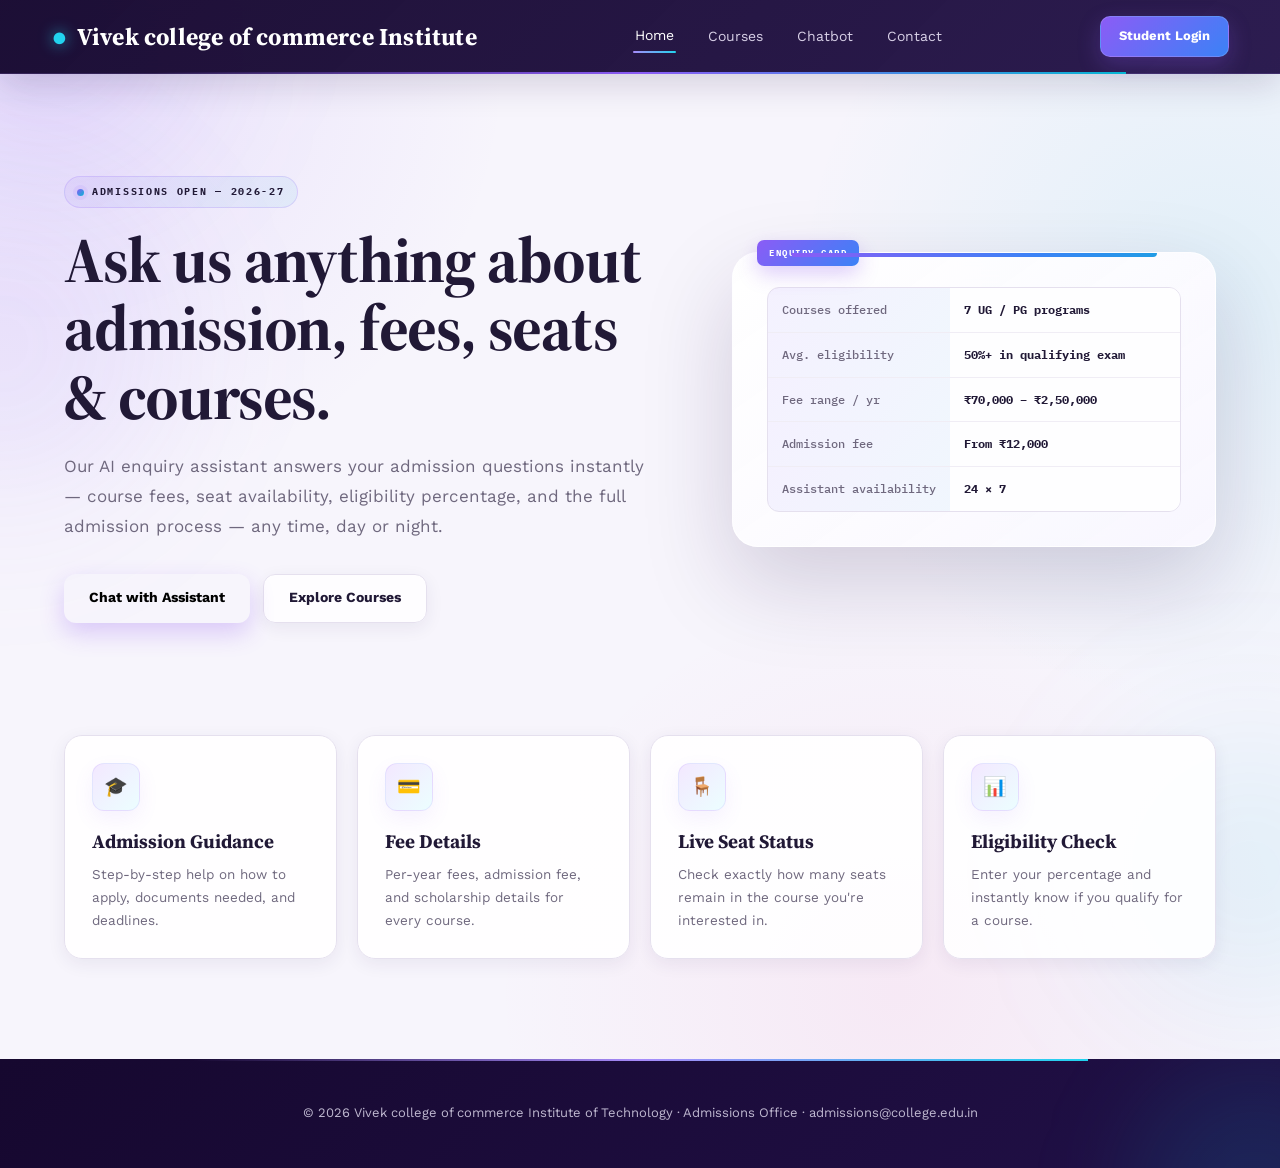
==== frontend/index.html @ cffa0439 "Add user panel project" ====
<!DOCTYPE html>
<html lang="en">
<head>
<meta charset="UTF-8" />
<meta name="viewport" content="width=device-width, initial-scale=1.0" />
<title>Greenfield Institute of Technology — Admissions</title>
<link rel="preconnect" href="https://fonts.googleapis.com">
<link href="https://fonts.googleapis.com/css2?family=Source+Serif+4:wght@500;600;700&family=Work+Sans:wght@400;500;600;700&family=IBM+Plex+Mono:wght@500;600&display=swap" rel="stylesheet">
<link rel="stylesheet" href="assets/css/home.css">
</head>
<body>

<div class="navbar">
  <div class="brand"><span class="dot">● </span> Vivek college of commerce Institute</div>
  <nav>
    <a href="index.html" class="active">Home</a>
    <a href="about.html">Courses</a>
    <a href="chatbot.html">Chatbot</a>
    <a href="contact.html">Contact</a>
  </nav>
  <a class="cta-btn" href="login.html">Student Login</a>
</div>

<section class="hero">
  <div>
    <div class="eyebrow">Admissions Open — 2026-27</div>
    <h1>Ask us anything about admission, fees, seats &amp; courses.</h1>
    <p class="lead">
      Our AI enquiry assistant answers your admission questions instantly —
      course fees, seat availability, eligibility percentage, and the full
      admission process — any time, day or night.
    </p>
    <div class="actions">
      <a class="btn-primary" href="chatbot.html">Chat with Assistant</a>
      <a class="btn-secondary" href="about.html">Explore Courses</a>
    </div>
  </div>

  <div class="catalog-card">
    <dl>
      <dt>Courses offered</dt><dd>7 UG / PG programs</dd>
      <dt>Avg. eligibility</dt><dd>50%+ in qualifying exam</dd>
      <dt>Fee range / yr</dt><dd>₹70,000 – ₹2,50,000</dd>
      <dt>Admission fee</dt><dd>From ₹12,000</dd>
      <dt>Assistant availability</dt><dd>24 × 7</dd>
    </dl>
  </div>
</section>

<section class="features">
  <div class="feature-card">
    <div class="icon">🎓</div>
    <h3>Admission Guidance</h3>
    <p>Step-by-step help on how to apply, documents needed, and deadlines.</p>
  </div>
  <div class="feature-card">
    <div class="icon">💳</div>
    <h3>Fee Details</h3>
    <p>Per-year fees, admission fee, and scholarship details for every course.</p>
  </div>
  <div class="feature-card">
    <div class="icon">🪑</div>
    <h3>Live Seat Status</h3>
    <p>Check exactly how many seats remain in the course you're interested in.</p>
  </div>
  <div class="feature-card">
    <div class="icon">📊</div>
    <h3>Eligibility Check</h3>
    <p>Enter your percentage and instantly know if you qualify for a course.</p>
  </div>
</section>

<footer>
  © 2026 Vivek college of commerce Institute of Technology · Admissions Office · admissions@college.edu.in
</footer>

<script src="assets/js/home.js"></script>
</body>
</html>
---- frontend/assets/css/home.css ----
/* ==========================================================
   home.css
   Greenfield Institute — Modern Admission / Enquiry Landing Page

   Theme:
   Aurora Purple • Electric Blue • Cyan • Pink

   Responsive:
   Mobile • Tablet • Laptop • Desktop • Large Screens
   ========================================================== */


/* ==========================================================
   ROOT VARIABLES
   ========================================================== */

:root {

  --purple-950: #16082f;
  --purple-900: #211047;
  --purple-800: #35146b;
  --purple-700: #5b21b6;

  --purple: #8b5cf6;
  --purple-light: #a78bfa;
  --purple-soft: #f3e8ff;

  --blue: #3b82f6;
  --blue-light: #60a5fa;
  --blue-soft: #eff6ff;

  --cyan: #06b6d4;
  --cyan-light: #22d3ee;
  --cyan-soft: #ecfeff;

  --pink: #ec4899;
  --pink-soft: #fdf2f8;

  --background: #f7f5fc;
  --surface: #ffffff;
  --surface-soft: #faf9ff;

  --text-primary: #211936;
  --text-secondary: #6f687e;
  --text-light: #9b95aa;

  --border: #e5e0ee;
  --border-light: #f0edf5;

  --success: #059669;

  --radius-sm: 8px;
  --radius-md: 12px;
  --radius-lg: 18px;
  --radius-xl: 26px;

  --serif:
    "Source Serif 4",
    Georgia,
    serif;

  --sans:
    "Work Sans",
    -apple-system,
    BlinkMacSystemFont,
    "Segoe UI",
    sans-serif;

  --mono:
    "IBM Plex Mono",
    "Courier New",
    monospace;

  --shadow-sm:
    0 5px 18px rgba(49, 30, 85, 0.07);

  --shadow-md:
    0 15px 35px rgba(49, 30, 85, 0.11);

  --shadow-lg:
    0 25px 60px rgba(49, 30, 85, 0.14);

  --shadow-xl:
    0 35px 90px rgba(37, 19, 73, 0.18);
}


/* ==========================================================
   RESET
   ========================================================== */

*,
*::before,
*::after {
  box-sizing: border-box;
}


html {
  scroll-behavior: smooth;
}


body {
  margin: 0;

  min-height: 100vh;

  overflow-x: hidden;

  background:
    radial-gradient(
      circle at 5% 5%,
      rgba(139, 92, 246, 0.12),
      transparent 27%
    ),

    radial-gradient(
      circle at 95% 25%,
      rgba(6, 182, 212, 0.09),
      transparent 28%
    ),

    radial-gradient(
      circle at 70% 85%,
      rgba(236, 72, 153, 0.07),
      transparent 30%
    ),

    var(--background);

  color:
    var(--text-primary);

  font-family:
    var(--sans);

  line-height:
    1.55;
}


a {
  color: inherit;
}


button,
a {
  -webkit-tap-highlight-color: transparent;
}


/* ==========================================================
   PAGE AURORA EFFECT
   ========================================================== */

body::before {
  content: "";

  position: fixed;

  width: 420px;
  height: 420px;

  top: -180px;
  left: -160px;

  border-radius: 50%;

  background:
    radial-gradient(
      circle,
      rgba(139, 92, 246, 0.16),
      transparent 70%
    );

  filter:
    blur(70px);

  pointer-events:
    none;

  z-index:
    -1;

  animation:
    auroraLeft 12s ease-in-out infinite alternate;
}


body::after {
  content: "";

  position: fixed;

  width: 400px;
  height: 400px;

  right: -170px;
  bottom: -170px;

  border-radius: 50%;

  background:
    radial-gradient(
      circle,
      rgba(6, 182, 212, 0.13),
      transparent 70%
    );

  filter:
    blur(75px);

  pointer-events:
    none;

  z-index:
    -1;

  animation:
    auroraRight 14s ease-in-out infinite alternate;
}


/* ==========================================================
   NAVBAR
   ========================================================== */

.navbar {
  position: sticky;

  top: 0;

  z-index: 100;

  display: flex;

  align-items: center;

  justify-content: space-between;

  gap: 30px;

  min-height: 74px;

  padding:
    14px
    clamp(20px, 5vw, 70px);

  color: #ffffff;

  background:
    linear-gradient(
      135deg,
      rgba(22, 8, 47, 0.97),
      rgba(33, 16, 71, 0.95)
    );

  border-bottom:
    1px solid
    rgba(167, 139, 250, 0.16);

  box-shadow:
    0 10px 35px
    rgba(31, 12, 62, 0.16);

  backdrop-filter:
    blur(18px);

  -webkit-backdrop-filter:
    blur(18px);

  animation:
    navEnter 0.7s ease both;
}


/* ---------- Animated Navbar Glow ---------- */

.navbar::after {
  content: "";

  position: absolute;

  left: 12%;
  right: 12%;

  bottom: -1px;

  height: 2px;

  background:
    linear-gradient(
      90deg,
      transparent,
      var(--purple),
      var(--cyan),
      var(--pink),
      transparent
    );

  background-size:
    200% 100%;

  animation:
    gradientFlow 5s linear infinite;
}


/* ==========================================================
   BRAND
   ========================================================== */

.navbar .brand {
  display: flex;

  align-items: center;

  gap: 9px;

  color: #ffffff;

  font-family:
    var(--serif);

  font-size:
    clamp(19px, 2vw, 24px);

  font-weight:
    700;

  letter-spacing:
    0.2px;

  text-decoration:
    none;

  white-space:
    nowrap;
}


.navbar .brand .dot {
  color:
    var(--cyan-light);

  font-size:
    27px;

  text-shadow:
    0 0 15px
    rgba(34, 211, 238, 0.7);

  animation:
    dotPulse 2.2s ease-in-out infinite;
}


/* ==========================================================
   NAVIGATION
   ========================================================== */

.navbar nav {
  display:
    flex;

  align-items:
    center;

  gap:
    clamp(15px, 2.5vw, 30px);

  font-size:
    14px;
}


.navbar nav a {
  position:
    relative;

  padding:
    8px
    2px;

  color:
    #d8d0e7;

  text-decoration:
    none;

  transition:
    color 0.25s ease,
    transform 0.25s ease;
}


.navbar nav a::after {
  content:
    "";

  position:
    absolute;

  left:
    0;

  right:
    0;

  bottom:
    1px;

  height:
    2px;

  border-radius:
    20px;

  background:
    linear-gradient(
      90deg,
      var(--purple-light),
      var(--cyan-light)
    );

  transform:
    scaleX(0);

  transform-origin:
    right;

  transition:
    transform 0.3s ease;
}


.navbar nav a:hover,
.navbar nav a.active {
  color:
    #ffffff;

  transform:
    translateY(-1px);
}


.navbar nav a:hover::after,
.navbar nav a.active::after {
  transform:
    scaleX(1);

  transform-origin:
    left;
}


/* ==========================================================
   NAVBAR CTA
   ========================================================== */

.navbar .cta-btn {
  position:
    relative;

  display:
    inline-flex;

  align-items:
    center;

  justify-content:
    center;

  min-height:
    41px;

  padding:
    9px
    18px;

  overflow:
    hidden;

  border:
    1px solid
    rgba(255,255,255,0.15);

  border-radius:
    10px;

  background:
    linear-gradient(
      135deg,
      var(--purple),
      var(--blue)
    );

  color:
    #ffffff;

  font-size:
    13px;

  font-weight:
    700;

  text-decoration:
    none;

  box-shadow:
    0 8px 22px
    rgba(139, 92, 246, 0.25);

  transition:
    transform 0.25s ease,
    box-shadow 0.25s ease;
}


.navbar .cta-btn::before {
  content:
    "";

  position:
    absolute;

  top:
    0;

  left:
    -100%;

  width:
    60%;

  height:
    100%;

  background:
    linear-gradient(
      90deg,
      transparent,
      rgba(255,255,255,0.35),
      transparent
    );

  transform:
    skewX(-20deg);

  transition:
    left 0.6s ease;
}


.navbar .cta-btn:hover {
  transform:
    translateY(-3px);

  box-shadow:
    0 14px 30px
    rgba(139, 92, 246, 0.38);
}


.navbar .cta-btn:hover::before {
  left:
    140%;
}


.navbar .cta-btn:active {
  transform:
    translateY(0);
}


/* ==========================================================
   HERO
   ========================================================== */

.hero {
  position:
    relative;

  display:
    grid;

  grid-template-columns:
    minmax(0, 1.1fr)
    minmax(320px, 0.9fr);

  gap:
    clamp(40px, 6vw, 85px);

  align-items:
    center;

  max-width:
    1320px;

  min-height:
    620px;

  margin:
    0 auto;

  padding:
    clamp(65px, 8vw, 110px)
    clamp(20px, 5vw, 70px);
}


/* ---------- Hero Decorative Glow ---------- */

.hero::before {
  content:
    "";

  position:
    absolute;

  width:
    500px;

  height:
    500px;

  left:
    -250px;

  top:
    20px;

  border-radius:
    50%;

  background:
    radial-gradient(
      circle,
      rgba(139,92,246,0.12),
      transparent 70%
    );

  filter:
    blur(60px);

  pointer-events:
    none;

  animation:
    heroGlow 10s ease-in-out infinite alternate;
}


/* ==========================================================
   HERO CONTENT
   ========================================================== */

.hero > div:first-child {
  position:
    relative;

  z-index:
    2;

  animation:
    heroContent 0.85s 0.1s ease both;
}


/* ==========================================================
   HERO EYEBROW
   ========================================================== */

.hero .eyebrow {
  display:
    inline-flex;

  align-items:
    center;

  gap:
    8px;

  margin-bottom:
    18px;

  padding:
    7px
    12px;

  border:
    1px solid
    rgba(139,92,246,0.18);

  border-radius:
    50px;

  background:
    linear-gradient(
      135deg,
      rgba(139,92,246,0.08),
      rgba(6,182,212,0.07)
    );

  color:
    var(--purple-dark);

  font-family:
    var(--mono);

  font-size:
    10px;

  font-weight:
    700;

  letter-spacing:
    1.7px;

  text-transform:
    uppercase;
}


.hero .eyebrow::before {
  content:
    "";

  width:
    7px;

  height:
    7px;

  flex-shrink:
    0;

  border-radius:
    50%;

  background:
    linear-gradient(
      135deg,
      var(--purple),
      var(--cyan)
    );

  box-shadow:
    0 0 0 4px
    rgba(139,92,246,0.09);

  animation:
    statusPulse 2s ease-in-out infinite;
}


/* ==========================================================
   HERO HEADING
   ========================================================== */

.hero h1 {
  max-width:
    760px;

  margin:
    0
    0
    21px;

  color:
    var(--text-primary);

  font-family:
    var(--serif);

  font-size:
    clamp(40px, 5vw, 64px);

  font-weight:
    700;

  line-height:
    1.07;

  letter-spacing:
    -1.2px;
}


.hero h1 span {
  color:
    var(--purple);

  background:
    linear-gradient(
      90deg,
      var(--purple),
      var(--blue),
      var(--cyan)
    );

  -webkit-background-clip:
    text;

  background-clip:
    text;

  -webkit-text-fill-color:
    transparent;

  background-size:
    200% auto;

  animation:
    textGradient 5s linear infinite;
}


/* ==========================================================
   HERO LEAD
   ========================================================== */

.hero p.lead {
  max-width:
    580px;

  margin:
    0
    0
    32px;

  color:
    var(--text-secondary);

  font-size:
    clamp(15px, 1.5vw, 17px);

  line-height:
    1.75;
}


/* ==========================================================
   HERO ACTIONS
   ========================================================== */

.hero .actions {
  display:
    flex;

  align-items:
    center;

  flex-wrap:
    wrap;

  gap:
    13px;
}


/* ==========================================================
   PRIMARY BUTTON
   ========================================================== */

.btn-primary {
  position:
    relative;

  display:
    inline-flex;

  align-items:
    center;

  justify-content:
    center;

  min-height:
    49px;

  padding:
    12px
    25px;

  overflow:
    hidden;

  border:
    none;

  border-radius:
    var(--radius-md);

  background:
    linear-gradient(
      135deg,
      var(--purple-dark),
      var(--purple),
      var(--blue)
    );

  background-size:
    200% 200%;

  color:
    #000000;

  font-size:
    14px;

  font-weight:
    700;

  text-decoration:
    none;

  box-shadow:
    0 10px 25px
    rgba(124,58,237,0.24);

  transition:
    transform 0.25s ease,
    box-shadow 0.25s ease,
    background-position 0.5s ease;
}


.btn-primary::before {
  content:
    "";

  position:
    absolute;

  top:
    0;

  left:
    -100%;

  width:
    60%;

  height:
    100%;

  background:
    linear-gradient(
      90deg,
      transparent,
      rgba(255,255,255,0.35),
      transparent
    );

  transform:
    skewX(-20deg);

  transition:
    left 0.6s ease;
}


.btn-primary:hover {
  transform:
    translateY(-5px);

  background-position:
    100% 50%;

  box-shadow:
    0 16px 35px
    rgba(124,58,237,0.34);
}


.btn-primary:hover::before {
  left:
    140%;
}


.btn-primary:active {
  transform:
    translateY(0);
}


/* ==========================================================
   SECONDARY BUTTON
   ========================================================== */

.btn-secondary {
  display:
    inline-flex;

  align-items:
    center;

  justify-content:
    center;

  min-height:
    49px;

  padding:
    12px
    25px;

  border:
    1px solid
    var(--border);

  border-radius:
    var(--radius-md);

  background:
    rgba(255,255,255,0.8);

  color:
    var(--purple-dark);

  font-size:
    14px;

  font-weight:
    700;

  text-decoration:
    none;

  box-shadow:
    var(--shadow-sm);

  transition:
    border-color 0.25s ease,
    background 0.25s ease,
    transform 0.25s ease,
    box-shadow 0.25s ease;
}


.btn-secondary:hover {
  border-color:
    rgba(139,92,246,0.35);

  background:
    linear-gradient(
      135deg,
      #ffffff,
      var(--purple-soft)
    );

  transform:
    translateY(-5px);

  box-shadow:
    var(--shadow-md);
}


/* ==========================================================
   CATALOG / ENQUIRY CARD
   ========================================================== */

.catalog-card {
  position:
    relative;

  overflow:
    visible;

  padding:
    clamp(25px, 4vw, 34px);

  border:
    1px solid
    rgba(255,255,255,0.75);

  border-radius:
    var(--radius-xl);

  background:
    linear-gradient(
      145deg,
      rgba(255,255,255,0.96),
      rgba(249,247,255,0.92)
    );

  box-shadow:
    var(--shadow-xl);

  backdrop-filter:
    blur(18px);

  -webkit-backdrop-filter:
    blur(18px);

  animation:
    cardFloat 0.9s 0.2s ease both;

  transition:
    transform 0.35s ease,
    box-shadow 0.35s ease;
}


.catalog-card:hover {
  transform:
    translateY(-7px);

  box-shadow:
    0 40px 100px
    rgba(71,38,125,0.22);
}


/* ---------- Card Gradient Top ---------- */

.catalog-card::after {
  content:
    "";

  position:
    absolute;

  top:
    0;

  left:
    12%;

  right:
    12%;

  height:
    4px;

  border-radius:
    0
    0
    20px
    20px;

  background:
    linear-gradient(
      90deg,
      var(--purple),
      var(--blue),
      var(--cyan),
      var(--pink)
    );

  background-size:
    200% 100%;

  animation:
    gradientFlow 5s linear infinite;
}


/* ---------- Card Label ---------- */

.catalog-card::before {
  content:
    "ENQUIRY CARD";

  position:
    absolute;

  top:
    -13px;

  left:
    24px;

  padding:
    6px
    12px;

  border-radius:
    7px;

  background:
    linear-gradient(
      135deg,
      var(--purple),
      var(--blue)
    );

  color:
    #ffffff;

  font-family:
    var(--mono);

  font-size:
    9px;

  font-weight:
    700;

  letter-spacing:
    1.5px;

  box-shadow:
    0 8px 20px
    rgba(124,58,237,0.25);

  animation:
    badgeFloat 3s ease-in-out infinite;
}


/* ==========================================================
   CATALOG CARD HEADER
   ========================================================== */

.catalog-card h2 {
  margin:
    5px
    0
    8px;

  color:
    var(--text-primary);

  font-family:
    var(--serif);

  font-size:
    26px;

  line-height:
    1.2;
}


.catalog-card > p {
  margin:
    0
    0
    22px;

  color:
    var(--text-secondary);

  font-size:
    13px;

  line-height:
    1.7;
}


/* ==========================================================
   CATALOG DATA
   ========================================================== */

.catalog-card dl {
  display:
    grid;

  grid-template-columns:
    minmax(95px, auto)
    1fr;

  gap:
    0;

  margin:
    0;

  overflow:
    hidden;

  border:
    1px solid
    var(--border);

  border-radius:
    var(--radius-md);

  background:
    var(--surface-soft);
}


.catalog-card dt,
.catalog-card dd {
  margin:
    0;

  padding:
    13px
    14px;

  border-bottom:
    1px solid
    var(--border-light);

  font-family:
    var(--mono);

  font-size:
    11.5px;
}


.catalog-card dt {
  color:
    var(--text-secondary);

  font-weight:
    500;

  background:
    linear-gradient(
      135deg,
      rgba(139,92,246,0.05),
      rgba(6,182,212,0.04)
    );
}


.catalog-card dd {
  color:
    var(--purple-dark);

  font-weight:
    700;

  background:
    rgba(255,255,255,0.9);

  transition:
    color 0.2s ease,
    background 0.2s ease;
}


.catalog-card dd:hover {
  color:
    var(--blue);

  background:
    var(--blue-soft);
}


.catalog-card dt:last-of-type,
.catalog-card dd:last-of-type {
  border-bottom:
    none;
}


/* ==========================================================
   CARD STATUS
   ========================================================== */

.catalog-status {
  display:
    flex;

  align-items:
    center;

  gap:
    9px;

  margin-top:
    20px;

  padding:
    11px
    13px;

  border:
    1px solid
    rgba(5,150,105,0.12);

  border-radius:
    var(--radius-md);

  background:
    linear-gradient(
      135deg,
      #ecfdf5,
      #f0fdf4
    );

  color:
    var(--success);

  font-size:
    12px;

  font-weight:
    700;
}


.catalog-status::before {
  content:
    "";

  width:
    8px;

  height:
    8px;

  flex-shrink:
    0;

  border-radius:
    50%;

  background:
    #10b981;

  box-shadow:
    0 0 0 4px
    rgba(16,185,129,0.12);

  animation:
    statusPulse 2s ease-in-out infinite;
}


/* ==========================================================
   FEATURES SECTION
   ========================================================== */

.features {
  position:
    relative;

  display:
    grid;

  grid-template-columns:
    repeat(4, minmax(0, 1fr));

  gap:
    20px;

  max-width:
    1320px;

  margin:
    10px
    auto
    100px;

  padding:
    0
    clamp(20px, 5vw, 70px);
}


/* ==========================================================
   FEATURE CARD
   ========================================================== */

.feature-card {
  position:
    relative;

  overflow:
    hidden;

  padding:
    27px;

  border:
    1px solid
    var(--border);

  border-radius:
    var(--radius-lg);

  background:
    rgba(255,255,255,0.9);

  box-shadow:
    var(--shadow-sm);

  transition:
    transform 0.3s ease,
    box-shadow 0.3s ease,
    border-color 0.3s ease;
}


.feature-card::before {
  content:
    "";

  position:
    absolute;

  top:
    0;

  left:
    0;

  width:
    100%;

  height:
    3px;

  background:
    linear-gradient(
      90deg,
      var(--purple),
      var(--cyan)
    );

  transform:
    scaleX(0);

  transform-origin:
    left;

  transition:
    transform 0.35s ease;
}


.feature-card:hover {
  transform:
    translateY(-8px);

  border-color:
    rgba(139,92,246,0.22);

  box-shadow:
    var(--shadow-md);
}


.feature-card:hover::before {
  transform:
    scaleX(1);
}


/* ==========================================================
   FEATURE ICON
   ========================================================== */

.feature-card .icon {
  display:
    flex;

  align-items:
    center;

  justify-content:
    center;

  width:
    48px;

  height:
    48px;

  margin-bottom:
    18px;

  border:
    1px solid
    rgba(139,92,246,0.12);

  border-radius:
    var(--radius-md);

  background:
    linear-gradient(
      135deg,
      var(--purple-soft),
      var(--cyan-soft)
    );

  color:
    var(--purple);

  font-size:
    19px;

  box-shadow:
    0 8px 20px
    rgba(139,92,246,0.08);

  transition:
    transform 0.3s ease,
    box-shadow 0.3s ease;
}


.feature-card:hover .icon {
  transform:
    scale(1.1)
    rotate(-4deg);

  box-shadow:
    0 12px 25px
    rgba(139,92,246,0.15);
}


/* ==========================================================
   FEATURE TITLE
   ========================================================== */

.feature-card h3 {
  margin:
    0
    0
    9px;

  color:
    var(--text-primary);

  font-family:
    var(--serif);

  font-size:
    19px;

  line-height:
    1.3;
}


/* ==========================================================
   FEATURE DESCRIPTION
   ========================================================== */

.feature-card p {
  margin:
    0;

  color:
    var(--text-secondary);

  font-size:
    13.5px;

  line-height:
    1.7;
}


/* ==========================================================
   SECTION HEADING
   ========================================================== */

.section-heading {
  max-width:
    1280px;

  margin:
    0
    auto
    32px;

  padding:
    0
    clamp(20px, 5vw, 70px);

  text-align:
    center;
}


.section-heading .eyebrow {
  color:
    var(--purple);

  font-family:
    var(--mono);

  font-size:
    10px;

  font-weight:
    700;

  letter-spacing:
    2px;

  text-transform:
    uppercase;
}


.section-heading h2 {
  margin:
    8px
    0;

  color:
    var(--text-primary);

  font-family:
    var(--serif);

  font-size:
    clamp(27px, 4vw, 38px);

  line-height:
    1.2;
}


.section-heading p {
  max-width:
    620px;

  margin:
    0
    auto;

  color:
    var(--text-secondary);

  font-size:
    14px;

  line-height:
    1.7;
}


/* ==========================================================
   FOOTER
   ========================================================== */

footer {
  position:
    relative;

  overflow:
    hidden;

  padding:
    44px
    clamp(20px, 5vw, 70px);

  background:
    linear-gradient(
      135deg,
      var(--purple-950),
      var(--purple-900)
    );

  color:
    #bfb8d0;

  font-size:
    13px;

  text-align:
    center;
}


/* ---------- Footer Glow ---------- */

footer::before {
  content:
    "";

  position:
    absolute;

  top:
    0;

  left:
    15%;

  right:
    15%;

  height:
    2px;

  background:
    linear-gradient(
      90deg,
      transparent,
      var(--purple-light),
      var(--cyan-light),
      var(--pink),
      transparent
    );

  background-size:
    200% 100%;

  animation:
    gradientFlow 5s linear infinite;
}


footer::after {
  content:
    "";

  position:
    absolute;

  width:
    250px;

  height:
    250px;

  right:
    -100px;

  bottom:
    -150px;

  border-radius:
    50%;

  background:
    rgba(6,182,212,0.12);

  filter:
    blur(50px);
}


footer p {
  margin:
    0;
}


footer a {
  color:
    var(--cyan-light);

  text-decoration:
    none;

  transition:
    color 0.2s ease;
}


footer a:hover {
  color:
    #ffffff;
}


/* ==========================================================
   LAPTOP / DESKTOP
   ========================================================== */

@media (min-width: 1024px) {

  .navbar {
    padding-left:
      clamp(30px, 4vw, 70px);

    padding-right:
      clamp(30px, 4vw, 70px);
  }

}


/* ==========================================================
   TABLET
   768px — 1023px
   ========================================================== */

@media (min-width: 768px) and (max-width: 1023px) {

  .navbar {
    min-height:
      68px;

    padding:
      13px
      24px;

    gap:
      18px;
  }


  .navbar nav {
    gap:
      17px;
  }


  .navbar .cta-btn {
    padding:
      8px
      14px;
  }


  .hero {
    grid-template-columns:
      1fr;

    min-height:
      auto;

    gap:
      50px;

    padding:
      70px
      24px
      80px;
  }


  .hero > div:first-child {
    max-width:
      760px;
  }


  .catalog-card {
    width:
      100%;

    max-width:
      610px;

    margin:
      0
      auto;
  }


  .features {
    grid-template-columns:
      repeat(2, minmax(0, 1fr));

    margin-bottom:
      80px;

    padding:
      0
      24px;
  }

}


/* ==========================================================
   MOBILE
   ========================================================== */

@media (max-width: 767px) {

  .navbar {
    position:
      relative;

    display:
      grid;

    grid-template-columns:
      1fr
      auto;

    padding:
      14px
      18px;

    gap:
      12px;
  }


  .navbar .brand {
    font-size:
      20px;
  }


  .navbar nav {
    grid-column:
      1 / -1;

    display:
      flex;

    justify-content:
      center;

    flex-wrap:
      wrap;

    gap:
      5px
      15px;

    width:
      100%;

    padding-top:
      5px;
  }


  .navbar nav a {
    font-size:
      12.5px;

    padding:
      6px
      1px;
  }


  .navbar .cta-btn {
    min-height:
      37px;

    padding:
      7px
      12px;

    font-size:
      11.5px;
  }


  /* ---------- Hero ---------- */

  .hero {
    grid-template-columns:
      1fr;

    gap:
      43px;

    min-height:
      auto;

    padding:
      55px
      18px
      65px;
  }


  .hero .eyebrow {
    margin-bottom:
      16px;

    padding:
      5px
      9px;

    font-size:
      8.5px;

    letter-spacing:
      1.3px;
  }


  .hero h1 {
    font-size:
      clamp(34px, 10vw, 46px);

    line-height:
      1.1;

    letter-spacing:
      -0.6px;

    margin-bottom:
      17px;
  }


  .hero p.lead {
    font-size:
      14px;

    line-height:
      1.7;

    margin-bottom:
      26px;
  }


  /* ---------- Buttons ---------- */

  .hero .actions {
    width:
      100%;

    flex-direction:
      column;

    align-items:
      stretch;
  }


  .btn-primary,
  .btn-secondary {
    width:
      100%;

    min-height:
      49px;
  }


  /* ---------- Catalog ---------- */

  .catalog-card {
    padding:
      26px
      20px;

    border-radius:
      20px;
  }


  .catalog-card::before {
    left:
      18px;

    font-size:
      8.5px;

    padding:
      5px
      9px;
  }


  .catalog-card h2 {
    font-size:
      23px;
  }


  .catalog-card dl {
    grid-template-columns:
      1fr;
  }


  .catalog-card dt,
  .catalog-card dd {
    padding:
      9px
      12px;

    font-size:
      10.5px;
  }


  .catalog-card dt {
    padding-bottom:
      4px;

    border-bottom:
      none;
  }


  .catalog-card dd {
    padding-top:
      4px;
  }


  /* ---------- Features ---------- */

  .features {
    grid-template-columns:
      1fr;

    gap:
      14px;

    margin-bottom:
      65px;

    padding:
      0
      18px;
  }


  .feature-card {
    padding:
      23px;
  }


  .feature-card h3 {
    font-size:
      18px;
  }


  .feature-card p {
    font-size:
      13px;
  }


  /* ---------- Section ---------- */

  .section-heading {
    padding:
      0
      18px;
  }


  .section-heading h2 {
    font-size:
      27px;
  }


  .section-heading p {
    font-size:
      13px;
  }


  /* ---------- Footer ---------- */

  footer {
    padding:
      34px
      18px;

    font-size:
      12px;
  }

}


/* ==========================================================
   SMALL MOBILE
   <= 380px
   ========================================================== */

@media (max-width: 380px) {

  .navbar {
    padding:
      12px
      14px;
  }


  .navbar .brand {
    font-size:
      18px;
  }


  .navbar .cta-btn {
    min-height:
      35px;

    padding:
      6px
      10px;

    font-size:
      10.5px;
  }


  .navbar nav {
    gap:
      4px
      11px;
  }


  .navbar nav a {
    font-size:
      11.5px;
  }


  .hero {
    padding:
      45px
      14px
      55px;
  }


  .hero h1 {
    font-size:
      31px;
  }


  .hero p.lead {
    font-size:
      13px;
  }


  .catalog-card {
    padding:
      24px
      16px;
  }


  .feature-card {
    padding:
      20px;
  }

}


/* ==========================================================
   EXTRA SMALL DEVICES
   <= 340px
   ========================================================== */

@media (max-width: 340px) {

  .navbar .brand {
    font-size:
      16px;
  }


  .navbar .cta-btn {
    padding:
      5px
      8px;

    font-size:
      9.5px;
  }


  .navbar nav {
    gap:
      3px
      8px;
  }


  .navbar nav a {
    font-size:
      10.5px;
  }


  .hero h1 {
    font-size:
      28px;
  }


  .catalog-card h2 {
    font-size:
      21px;
  }

}


/* ==========================================================
   LANDSCAPE MOBILE
   ========================================================== */

@media (max-height: 600px) and (orientation: landscape) {

  .navbar {
    position:
      relative;
  }


  .hero {
    min-height:
      auto;

    grid-template-columns:
      1fr
      1fr;

    align-items:
      center;

    padding:
      45px
      24px;

    gap:
      30px;
  }


  .hero h1 {
    font-size:
      36px;
  }


  .hero p.lead {
    margin-bottom:
      18px;
  }


  .hero .actions {
    flex-direction:
      row;
  }


  .btn-primary,
  .btn-secondary {
    width:
      auto;
  }


  .features {
    grid-template-columns:
      repeat(2, 1fr);
  }

}


/* ==========================================================
   TOUCH DEVICES
   ========================================================== */

@media (hover: none) and (pointer: coarse) {

  .navbar nav a:hover::after {
    transform:
      scaleX(0);
  }


  .btn-primary:hover,
  .btn-secondary:hover,
  .navbar .cta-btn:hover,
  .feature-card:hover,
  .catalog-card:hover {
    transform:
      none;
  }


  .feature-card:hover {
    box-shadow:
      var(--shadow-sm);

    border-color:
      var(--border);
  }

}


/* ==========================================================
   ACCESSIBILITY
   ========================================================== */

button:focus-visible,
a:focus-visible {
  outline:
    3px solid
    rgba(139,92,246,0.30);

  outline-offset:
    3px;
}


/* ==========================================================
   REDUCED MOTION
   ========================================================== */

@media (prefers-reduced-motion: reduce) {

  html {
    scroll-behavior:
      auto;
  }


  *,
  *::before,
  *::after {
    animation-duration:
      0.01ms !important;

    animation-iteration-count:
      1 !important;

    transition-duration:
      0.01ms !important;
  }

}


/* ==========================================================
   ANIMATIONS
   ========================================================== */


/* ---------- Navbar ---------- */

@keyframes navEnter {

  from {
    opacity:
      0;

    transform:
      translateY(-15px);
  }

  to {
    opacity:
      1;

    transform:
      translateY(0);
  }

}


/* ---------- Hero ---------- */

@keyframes heroContent {

  from {
    opacity:
      0;

    transform:
      translateY(25px);
  }

  to {
    opacity:
      1;

    transform:
      translateY(0);
  }

}


/* ---------- Catalog ---------- */

@keyframes cardFloat {

  from {
    opacity:
      0;

    transform:
      translateY(30px)
      scale(0.97);
  }

  to {
    opacity:
      1;

    transform:
      translateY(0)
      scale(1);
  }

}


/* ---------- Aurora Left ---------- */

@keyframes auroraLeft {

  0% {
    transform:
      translate(0, 0)
      scale(1);
  }

  50% {
    transform:
      translate(100px, 80px)
      scale(1.15);
  }

  100% {
    transform:
      translate(30px, 150px)
      scale(0.95);
  }

}


/* ---------- Aurora Right ---------- */

@keyframes auroraRight {

  0% {
    transform:
      translate(0, 0)
      scale(1);
  }

  50% {
    transform:
      translate(-100px, -70px)
      scale(1.18);
  }

  100% {
    transform:
      translate(-40px, -140px)
      scale(0.92);
  }

}


/* ---------- Hero Glow ---------- */

@keyframes heroGlow {

  0% {
    transform:
      translate(0, 0)
      scale(1);
  }

  100% {
    transform:
      translate(100px, 80px)
      scale(1.15);
  }

}


/* ---------- Gradient ---------- */

@keyframes gradientFlow {

  0% {
    background-position:
      0% 50%;
  }

  50% {
    background-position:
      100% 50%;
  }

  100% {
    background-position:
      0% 50%;
  }

}


/* ---------- Heading Gradient ---------- */

@keyframes textGradient {

  0% {
    background-position:
      0% center;
  }

  50% {
    background-position:
      100% center;
  }

  100% {
    background-position:
      0% center;
  }

}


/* ---------- Brand Dot ---------- */

@keyframes dotPulse {

  0%,
  100% {
    opacity:
      0.7;

    transform:
      scale(0.9);
  }

  50% {
    opacity:
      1;

    transform:
      scale(1.15);
  }

}


/* ---------- Status ---------- */

@keyframes statusPulse {

  0%,
  100% {
    box-shadow:
      0 0 0 3px
      rgba(139,92,246,0.08);
  }

  50% {
    box-shadow:
      0 0 0 7px
      rgba(139,92,246,0.03);
  }

}


/* ---------- Card Badge ---------- */

@keyframes badgeFloat {

  0%,
  100% {
    transform:
      translateY(0);
  }

  50% {
    transform:
      translateY(-3px);
  }

}

/* ==========================================================
   CONTACT SECTION
   Purple • Blue • Cyan • Pink Theme
   ========================================================== */

.contact-wrap {
  position: relative;
  max-width: 1100px;
  margin: 70px auto 100px;
  padding: 0 24px;

  display: grid;
  grid-template-columns: 1fr 1fr;
  gap: 55px;
  align-items: center;

  animation: contactReveal 0.8s ease both;
}


/* ==========================================================
   BACKGROUND AURORA EFFECT
   ========================================================== */

.contact-wrap::before {
  content: "";
  position: absolute;

  width: 280px;
  height: 280px;

  top: -100px;
  left: -100px;

  background: rgba(139, 92, 246, 0.13);
  border-radius: 50%;

  filter: blur(80px);
  z-index: -1;

  animation: auroraFloat 7s ease-in-out infinite;
}

.contact-wrap::after {
  content: "";
  position: absolute;

  width: 260px;
  height: 260px;

  right: -100px;
  bottom: -100px;

  background: rgba(6, 182, 212, 0.12);
  border-radius: 50%;

  filter: blur(80px);
  z-index: -1;

  animation: auroraFloat 8s ease-in-out infinite reverse;
}


/* ==========================================================
   LEFT SIDE
   ========================================================== */

.contact-wrap h1 {
  font-family: var(--serif);
  color: var(--text-primary);

  font-size: clamp(32px, 4vw, 44px);
  line-height: 1.12;

  letter-spacing: -1px;

  margin: 10px 0 15px;

  animation: slideLeft 0.8s ease both;
}


.contact-wrap .eyebrow {
  display: inline-flex;
  align-items: center;
  gap: 10px;

  font-family: var(--mono);
  font-size: 11px;
  font-weight: 700;

  letter-spacing: 2.5px;
  text-transform: uppercase;

  color: var(--purple-700);

  animation: slideLeft 0.6s ease both;
}


/* Eyebrow decorative line */

.contact-wrap .eyebrow::before {
  content: "";

  width: 30px;
  height: 2px;

  border-radius: 10px;

  background: linear-gradient(
    90deg,
    var(--purple),
    var(--blue),
    var(--cyan)
  );

  transition: width 0.3s ease;
}

.contact-wrap:hover .eyebrow::before {
  width: 50px;
}


.contact-wrap p.lead {
  max-width: 500px;

  color: var(--text-secondary);

  margin: 0 0 28px;

  font-size: 15px;
  line-height: 1.8;

  animation: slideLeft 0.9s ease both;
}


/* ==========================================================
   INFORMATION LIST
   ========================================================== */

.info-list {
  list-style: none;
  padding: 0;
  margin: 0;
}


.info-list li {
  display: flex;
  align-items: center;
  gap: 15px;

  padding: 15px 12px;
  margin-bottom: 5px;

  border-bottom: 1px dashed var(--border);

  font-size: 14px;

  border-radius: var(--radius-sm);

  transition:
    transform 0.3s ease,
    background 0.3s ease,
    padding-left 0.3s ease;
}


.info-list li:hover {
  transform: translateX(8px);

  padding-left: 20px;

  background: linear-gradient(
    90deg,
    rgba(139, 92, 246, 0.06),
    rgba(59, 130, 246, 0.03),
    transparent
  );
}


/* ==========================================================
   INFORMATION ICON
   ========================================================== */

.info-list .icon {
  flex-shrink: 0;

  width: 43px;
  height: 43px;

  display: flex;
  align-items: center;
  justify-content: center;

  font-size: 18px;

  color: var(--purple-700);

  background: linear-gradient(
    135deg,
    var(--purple-soft),
    var(--blue-soft)
  );

  border: 1px solid rgba(139, 92, 246, 0.12);

  border-radius: var(--radius-md);

  transition:
    transform 0.35s ease,
    background 0.35s ease,
    color 0.35s ease,
    box-shadow 0.35s ease;
}


.info-list li:hover .icon {
  transform: rotate(-6deg) scale(1.08);

  color: #fff;

  background: linear-gradient(
    135deg,
    var(--purple),
    var(--blue)
  );

  box-shadow:
    0 8px 20px rgba(139, 92, 246, 0.25);
}


.info-list strong {
  display: block;

  color: var(--text-primary);

  font-size: 13px;

  margin-bottom: 3px;
}


.info-list li span:not(.icon) {
  color: var(--text-secondary);
  line-height: 1.5;
}


/* ==========================================================
   CONTACT FORM
   ========================================================== */

.contact-form {
  position: relative;
  overflow: hidden;

  padding: 32px;

  background:
    linear-gradient(
      145deg,
      rgba(255, 255, 255, 0.97),
      rgba(250, 249, 255, 0.95)
    );

  border: 1px solid rgba(139, 92, 246, 0.13);

  border-radius: var(--radius-xl);

  box-shadow:
    var(--shadow-lg),
    0 0 0 1px rgba(255, 255, 255, 0.8) inset;

  animation: slideRight 0.8s ease both;

  transition:
    transform 0.4s ease,
    box-shadow 0.4s ease;
}


/* ==========================================================
   FORM TOP GRADIENT
   ========================================================== */

.contact-form::before {
  content: "";

  position: absolute;

  top: 0;
  left: 0;

  width: 100%;
  height: 4px;

  background: linear-gradient(
    90deg,
    var(--purple),
    var(--blue),
    var(--cyan),
    var(--pink),
    var(--purple)
  );

  background-size: 300% 100%;

  animation: gradientFlow 5s linear infinite;
}


/* ==========================================================
   DECORATIVE GLOW
   ========================================================== */

.contact-form::after {
  content: "";

  position: absolute;

  width: 150px;
  height: 150px;

  top: -80px;
  right: -70px;

  background: linear-gradient(
    135deg,
    rgba(139, 92, 246, 0.13),
    rgba(6, 182, 212, 0.08)
  );

  border-radius: 50%;

  filter: blur(2px);

  pointer-events: none;
}


.contact-form:hover {
  transform: translateY(-7px);

  box-shadow:
    var(--shadow-xl),
    0 0 0 1px rgba(139, 92, 246, 0.05) inset;
}


/* ==========================================================
   FORM FIELDS
   ========================================================== */

.contact-form .field {
  margin-bottom: 17px;
}


.contact-form label {
  display: block;

  font-size: 12.5px;
  font-weight: 700;

  color: var(--text-primary);

  margin-bottom: 7px;

  transition: color 0.25s ease;
}


.contact-form .field:focus-within label {
  color: var(--purple-700);
}


/* ==========================================================
   INPUT + TEXTAREA
   ========================================================== */

.contact-form input,
.contact-form textarea {
  width: 100%;
  box-sizing: border-box;

  padding: 13px 15px;

  font-family: var(--sans);
  font-size: 14px;

  color: var(--text-primary);

  background: var(--surface);

  border: 1px solid var(--border);

  border-radius: var(--radius-md);

  outline: none;

  transition:
    border-color 0.25s ease,
    box-shadow 0.25s ease,
    transform 0.25s ease,
    background 0.25s ease;
}


.contact-form input:hover,
.contact-form textarea:hover {
  border-color: var(--purple-light);
}


.contact-form input:focus,
.contact-form textarea:focus {
  border-color: var(--purple);

  background: #fff;

  transform: translateY(-1px);

  box-shadow:
    0 0 0 4px rgba(139, 92, 246, 0.09),
    0 8px 22px rgba(139, 92, 246, 0.08);
}


.contact-form textarea {
  min-height: 120px;

  resize: vertical;

  line-height: 1.6;
}


/* ==========================================================
   PLACEHOLDER
   ========================================================== */

.contact-form input::placeholder,
.contact-form textarea::placeholder {
  color: var(--text-light);

  transition: opacity 0.25s ease;
}


.contact-form input:focus::placeholder,
.contact-form textarea:focus::placeholder {
  opacity: 0.45;
}


/* ==========================================================
   SUBMIT BUTTON
   ========================================================== */

.contact-form button {
  position: relative;
  overflow: hidden;

  width: 100%;

  padding: 14px 18px;

  margin-top: 7px;

  border: none;
  border-radius: var(--radius-md);

  color: #fff;

  font-family: var(--sans);
  font-size: 14px;
  font-weight: 700;

  cursor: pointer;

  background: linear-gradient(
    135deg,
    var(--purple-700),
    var(--purple),
    var(--blue)
  );

  background-size: 200% 200%;

  box-shadow:
    0 12px 25px rgba(91, 33, 182, 0.25);

  transition:
    transform 0.3s ease,
    box-shadow 0.3s ease,
    background-position 0.4s ease;
}


/* Button shine */

.contact-form button::before {
  content: "";

  position: absolute;

  top: 0;
  left: -120%;

  width: 70%;
  height: 100%;

  background: linear-gradient(
    100deg,
    transparent,
    rgba(255, 255, 255, 0.3),
    transparent
  );

  transform: skewX(-20deg);

  transition: left 0.6s ease;
}


.contact-form button:hover {
  transform: translateY(-3px);

  background-position: 100% 50%;

  box-shadow:
    0 18px 35px rgba(91, 33, 182, 0.32);
}


.contact-form button:hover::before {
  left: 140%;
}


.contact-form button:active {
  transform: translateY(0) scale(0.98);
}


/* ==========================================================
   FORM NOTE
   ========================================================== */

.form-note {
  font-size: 12px;

  color: var(--text-light);

  margin-top: 14px;

  text-align: center;

  line-height: 1.6;
}


/* ==========================================================
   ANIMATIONS
   ========================================================== */

@keyframes contactReveal {
  from {
    opacity: 0;
    transform: translateY(35px);
  }

  to {
    opacity: 1;
    transform: translateY(0);
  }
}


@keyframes slideLeft {
  from {
    opacity: 0;
    transform: translateX(-30px);
  }

  to {
    opacity: 1;
    transform: translateX(0);
  }
}


@keyframes slideRight {
  from {
    opacity: 0;
    transform: translateX(30px);
  }

  to {
    opacity: 1;
    transform: translateX(0);
  }
}


@keyframes auroraFloat {
  0%,
  100% {
    transform: translate(0, 0) scale(1);
  }

  50% {
    transform: translate(25px, 20px) scale(1.08);
  }
}


@keyframes gradientFlow {
  0% {
    background-position: 0% 50%;
  }

  100% {
    background-position: 300% 50%;
  }
}


/* ==========================================================
   TABLET
   ========================================================== */

@media (max-width: 850px) {

  .contact-wrap {
    grid-template-columns: 1fr;

    max-width: 650px;

    gap: 40px;
  }

  .contact-wrap h1 {
    font-size: 36px;
  }

}


/* ==========================================================
   MOBILE
   ========================================================== */

@media (max-width: 550px) {

  .contact-wrap {
    margin: 45px auto 70px;

    padding: 0 18px;

    gap: 32px;
  }


  .contact-wrap h1 {
    font-size: 30px;

    letter-spacing: -0.5px;
  }


  .contact-wrap p.lead {
    font-size: 14px;

    line-height: 1.7;
  }


  .contact-form {
    padding: 22px;

    border-radius: var(--radius-lg);
  }


  .info-list li {
    padding: 13px 8px;
  }


  .info-list .icon {
    width: 38px;
    height: 38px;

    font-size: 16px;
  }

}


/* ==========================================================
   ACCESSIBILITY
   ========================================================== */

@media (prefers-reduced-motion: reduce) {

  .contact-wrap,
  .contact-wrap h1,
  .contact-wrap .eyebrow,
  .contact-wrap p.lead,
  .contact-form,
  .contact-form::before,
  .contact-wrap::before,
  .contact-wrap::after {
    animation: none;
  }

  *,
  *::before,
  *::after {
    scroll-behavior: auto !important;
    transition-duration: 0.01ms !important;
  }

}

  /* ==========================================================
    Course Catalog
   ========================================================== */

.about-hero {
    max-width: 900px;
    margin: 0 auto;
    padding: 56px 24px 20px;
    text-align: center;
}

.about-hero .eyebrow {
    font-family: var(--mono);
    font-size: 12px;
    font-weight: 700;
    letter-spacing: 2px;
    text-transform: uppercase;
    color: var(--teal);
    display: inline-block;

    animation: titleReveal 0.7s ease both;
}

.about-hero h1 {
    font-family: var(--serif);
    color: var(--ink);
    font-size: clamp(30px, 5vw, 44px);
    line-height: 1.15;
    margin: 8px 0 12px;

    animation: titleReveal 0.8s 0.1s ease both;
}

.about-hero p {
    max-width: 640px;
    margin: 0 auto;
    color: var(--text-muted);
    font-size: 15px;
    line-height: 1.7;

    animation: titleReveal 0.8s 0.2s ease both;
}


/* ==========================================================
   COURSE GRID
   ========================================================== */

.course-grid {
    width: min(1100px, calc(100% - 48px));
    margin: 30px auto 70px;

    display: grid;
    grid-template-columns: repeat(
        auto-fit,
        minmax(min(300px, 100%), 1fr)
    );

    gap: 20px;
}


/* ==========================================================
   COURSE CARD
   ========================================================== */

.course-card {
    position: relative;
    overflow: hidden;

    background: var(--paper-raised);
    border: 1px solid var(--border);
    border-radius: var(--radius);

    padding: 22px;

    transition:
        transform 0.3s ease,
        box-shadow 0.3s ease,
        border-color 0.3s ease;

    animation: cardReveal 0.7s ease both;
}


/* Decorative top glow */

.course-card::before {
    content: "";
    position: absolute;
    top: 0;
    left: 0;

    width: 100%;
    height: 3px;

    background: linear-gradient(
        90deg,
        var(--teal),
        transparent
    );

    transform: scaleX(0);
    transform-origin: left;

    transition: transform 0.35s ease;
}


/* Hover effect */

.course-card:hover {
    transform: translateY(-6px);

    border-color: rgba(31, 122, 108, 0.35);

    box-shadow:
        0 18px 40px rgba(0, 0, 0, 0.08);
}

.course-card:hover::before {
    transform: scaleX(1);
}


/* ==========================================================
   COURSE TITLE
   ========================================================== */

.course-card h3 {
    margin: 0 0 5px;

    font-family: var(--serif);
    color: var(--ink);

    font-size: 19px;
    line-height: 1.35;
}


/* ==========================================================
   COURSE CODE
   ========================================================== */

.course-card .code {
    display: inline-block;

    font-family: var(--mono);
    font-size: 11px;
    font-weight: 600;

    color: var(--teal);

    text-transform: uppercase;
    letter-spacing: 1px;
}


/* ==========================================================
   COURSE DETAILS
   ========================================================== */

.course-card dl {
    margin: 16px 0 0;

    display: grid;
    grid-template-columns: auto 1fr;

    gap: 8px 14px;

    font-size: 13.5px;
    line-height: 1.5;
}

.course-card dt {
    color: var(--text-muted);
}

.course-card dd {
    margin: 0;

    color: var(--ink);
    font-weight: 600;

    text-align: right;
}


/* ==========================================================
   SEAT STATUS
   ========================================================== */

.course-card .seat-tag {
    display: inline-flex;
    align-items: center;
    justify-content: center;

    margin-top: 16px;

    min-height: 28px;
    padding: 4px 11px;

    border-radius: 999px;

    font-size: 12px;
    font-weight: 700;

    transition:
        transform 0.2s ease,
        box-shadow 0.2s ease;
}

.course-card .seat-tag:hover {
    transform: translateY(-2px);
}


/* Available */

.seat-tag.ok {
    background: rgba(31, 122, 108, 0.12);
    color: var(--teal);
}


/* Low seats */

.seat-tag.low {
    background: #fff7ed;
    color: #b45309;
}


/* Full */

.seat-tag.full {
    background: #fef2f2;
    color: #b91c1c;
}


/* ==========================================================
   LOADING MESSAGE
   ========================================================== */

.loading-msg {
    padding: 40px 20px;

    text-align: center;

    color: var(--text-muted);
    font-size: 14px;
}


/* ==========================================================
   ANIMATIONS
   ========================================================== */

@keyframes titleReveal {
    from {
        opacity: 0;
        transform: translateY(22px);
        filter: blur(8px);
    }

    to {
        opacity: 1;
        transform: translateY(0);
        filter: blur(0);
    }
}


@keyframes cardReveal {
    from {
        opacity: 0;
        transform: translateY(20px);
    }

    to {
        opacity: 1;
        transform: translateY(0);
    }
}


/* ==========================================================
   RESPONSIVE — TABLET
   ========================================================== */

@media (max-width: 768px) {

    .about-hero {
        padding: 45px 20px 15px;
    }

    .about-hero h1 {
        font-size: 32px;
    }

    .about-hero p {
        font-size: 14px;
    }

    .course-grid {
        width: min(100% - 32px, 600px);
        margin-top: 25px;
        margin-bottom: 50px;

        grid-template-columns: 1fr;
        gap: 16px;
    }

    .course-card {
        padding: 20px;
    }
}


/* ==========================================================
   RESPONSIVE — MOBILE
   ========================================================== */

@media (max-width: 480px) {

    .about-hero {
        padding: 35px 16px 10px;
    }

    .about-hero .eyebrow {
        font-size: 10px;
        letter-spacing: 1.5px;
    }

    .about-hero h1 {
        font-size: 28px;
        margin-top: 7px;
    }

    .about-hero p {
        font-size: 13.5px;
        line-height: 1.65;
    }

    .course-grid {
        width: calc(100% - 24px);
        margin: 22px auto 40px;
    }

    .course-card {
        padding: 18px;
        border-radius: calc(var(--radius) - 2px);
    }

    .course-card h3 {
        font-size: 18px;
    }

    .course-card dl {
        grid-template-columns: 1fr auto;
        gap: 7px 10px;
        font-size: 13px;
    }

    .course-card dd {
        max-width: 160px;
    }
}


/* ==========================================================
   REDUCED MOTION
   ========================================================== */

@media (prefers-reduced-motion: reduce) {

    .about-hero .eyebrow,
    .about-hero h1,
    .about-hero p,
    .course-card {
        animation: none;
    }

    .course-card,
    .course-card::before,
    .course-card .seat-tag {
        transition: none;
    }
  }
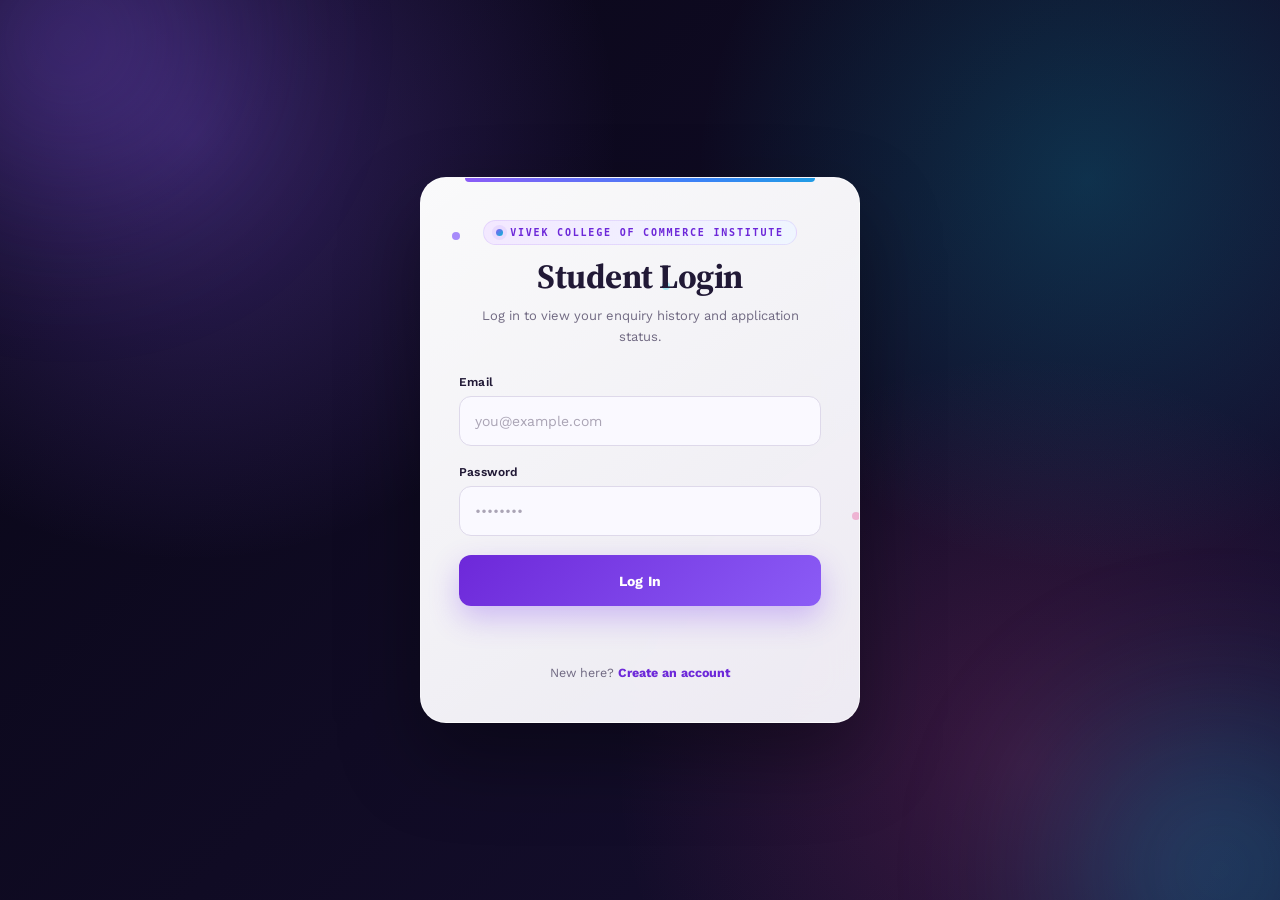
==== commit 02b07196: "update" ====
--- a/frontend/index.html
+++ b/frontend/index.html
@@ -4,6 +4,18 @@
 <meta charset="UTF-8" />
 <meta name="viewport" content="width=device-width, initial-scale=1.0" />
 <title>Greenfield Institute of Technology — Admissions</title>
+
+<!-- Login first: if the visitor is not logged in, send them to the login page -->
+<script>
+  (function () {
+    var token = null;
+    try { token = localStorage.getItem("access_token"); } catch (e) {}
+    if (!token) {
+      window.location.replace("login.html");
+    }
+  })();
+</script>
+
 <link rel="preconnect" href="https://fonts.googleapis.com">
 <link href="https://fonts.googleapis.com/css2?family=Source+Serif+4:wght@500;600;700&family=Work+Sans:wght@400;500;600;700&family=IBM+Plex+Mono:wght@500;600&display=swap" rel="stylesheet">
 <link rel="stylesheet" href="assets/css/home.css">
@@ -11,7 +23,7 @@
 <body>
 
 <div class="navbar">
-  <div class="brand"><span class="dot">● </span> Vivek college of commerce Institute</div>
+  <div class="brand"><span class="dot"> ● </span> Vivek college of commerce Institute</div>
   <nav>
     <a href="index.html" class="active">Home</a>
     <a href="about.html">Courses</a>
@@ -76,4 +88,4 @@
 
 <script src="assets/js/home.js"></script>
 </body>
-</html>
+</html>
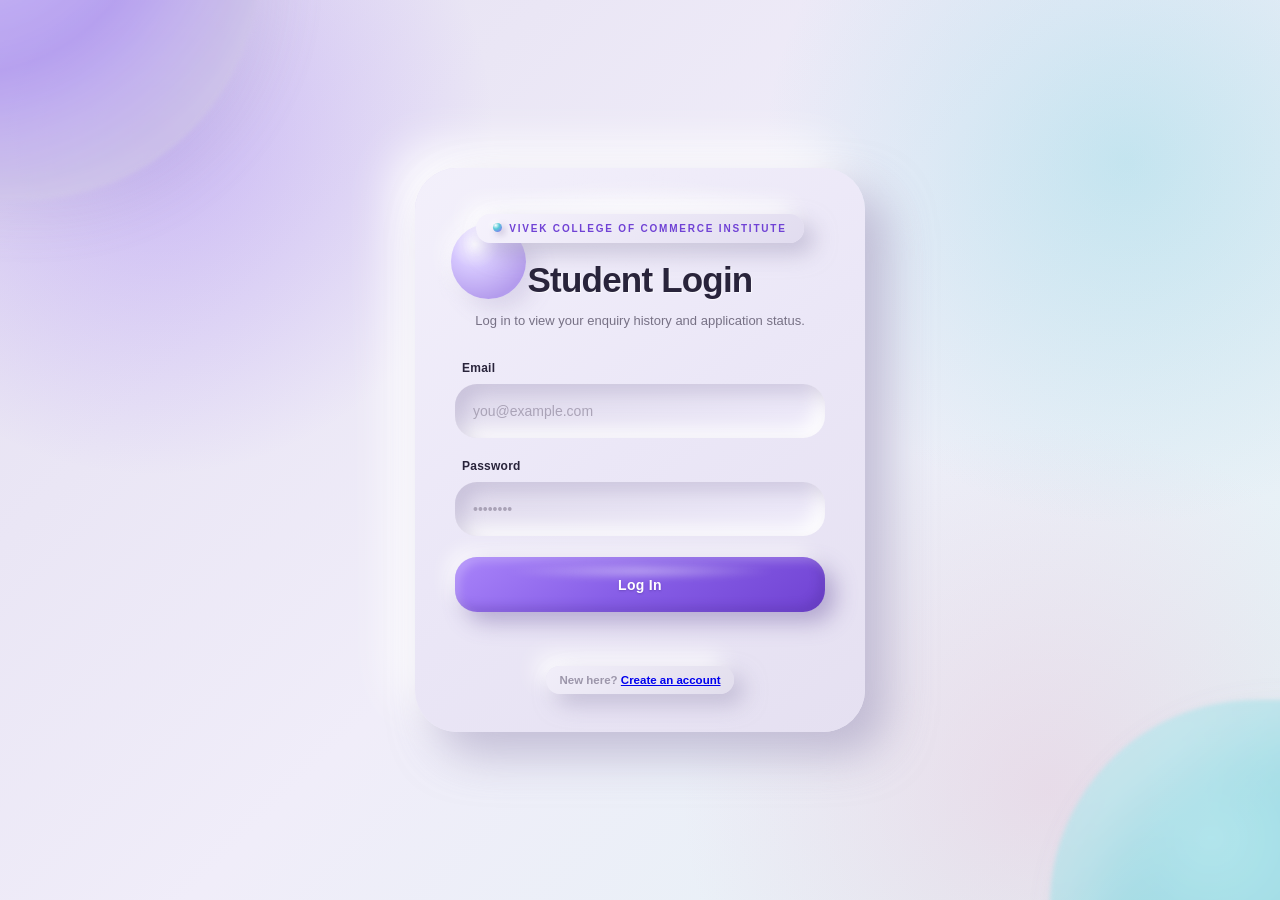
==== commit 7a719096: "updating content" ====
--- a/frontend/index.html
+++ b/frontend/index.html
@@ -3,7 +3,8 @@
 <head>
 <meta charset="UTF-8" />
 <meta name="viewport" content="width=device-width, initial-scale=1.0" />
-<title>Greenfield Institute of Technology — Admissions</title>
+<script src="assets/js/auth_guard.js"></script>
+<title>Vivek College of Commerce</title>
 
 <!-- Login first: if the visitor is not logged in, send them to the login page -->
 <script>
@@ -23,14 +24,16 @@
 <body>
 
 <div class="navbar">
-  <div class="brand"><span class="dot"> ● </span> Vivek college of commerce Institute</div>
+  <div class="brand"><span class="dot"> ● </span> Vivek college of commerce</div>
   <nav>
     <a href="index.html" class="active">Home</a>
     <a href="about.html">Courses</a>
     <a href="chatbot.html">Chatbot</a>
+    <a href="history.html">History</a>
     <a href="contact.html">Contact</a>
+    <a href="profile.html">Profile</a>
   </nav>
-  <a class="cta-btn" href="login.html">Student Login</a>
+  <button class="cta-btn" type="button" onclick="logoutUser()">Logout</button>
 </div>
 
 <section class="hero">
@@ -45,6 +48,8 @@
     <div class="actions">
       <a class="btn-primary" href="chatbot.html">Chat with Assistant</a>
       <a class="btn-secondary" href="about.html">Explore Courses</a>
+      <a class="btn-primary" href="https://vivek-college.org/GeneralRules.html">Addmission</a>
+       <a class="btn-secondary" href="https://vivek-college.org/index.html">Explore College website</a>
     </div>
   </div>
 
@@ -83,7 +88,7 @@
 </section>
 
 <footer>
-  © 2026 Vivek college of commerce Institute of Technology · Admissions Office · admissions@college.edu.in
+  © 2026 Vivek college of commerce · Admissions Office · admissions@college.edu.in
 </footer>
 
 <script src="assets/js/home.js"></script>
--- a/frontend/assets/css/home.css
+++ b/frontend/assets/css/home.css
@@ -3,91 +3,104 @@
    Greenfield Institute — Modern Admission / Enquiry Landing Page
 
    Theme:
-   Aurora Purple • Electric Blue • Cyan • Pink
+   Claymorphism — Purple • Blue • Cyan • Pink accents on a
+   soft matte canvas. Depth comes from paired light/dark
+   shadows (--clay-*), not blur/glass or moving shine.
 
    Responsive:
    Mobile • Tablet • Laptop • Desktop • Large Screens
    ========================================================== */
 
 
-/* ==========================================================
-   ROOT VARIABLES
-   ========================================================== */
+/* ==============================================================
+   1. ROOT VARIABLES
+   ============================================================== */
 
 :root {
 
-  --purple-950: #16082f;
-  --purple-900: #211047;
-  --purple-800: #35146b;
-  --purple-700: #5b21b6;
-
-  --purple: #8b5cf6;
-  --purple-light: #a78bfa;
-  --purple-soft: #f3e8ff;
-
-  --blue: #3b82f6;
-  --blue-light: #60a5fa;
-  --blue-soft: #eff6ff;
-
-  --cyan: #06b6d4;
-  --cyan-light: #22d3ee;
-  --cyan-soft: #ecfeff;
-
-  --pink: #ec4899;
-  --pink-soft: #fdf2f8;
-
-  --background: #f7f5fc;
-  --surface: #ffffff;
-  --surface-soft: #faf9ff;
-
-  --text-primary: #211936;
-  --text-secondary: #6f687e;
+  --clay-purple-950: #16082f;
+  --clay-purple-900: #211047;
+  --clay-purple-800: #35146b;
+  --clay-purple-700: #5b21b6;
+  --clay-purple-dark: #4c1d95;
+
+  --clay-purple: #8b5cf6;
+  --clay-purple-light: #a78bfa;
+  --clay-purple-pale: #f3e8ff;
+
+  --clay-blue: #3b82f6;
+  --clay-blue-light: #60a5fa;
+  --clay-blue-soft: #eff6ff;
+
+  --clay-cyan: #06b6d4;
+  --clay-cyan-light: #22d3ee;
+  --clay-cyan-soft: #ecfeff;
+  --clay-teal: #0d9488;
+
+  --clay-pink: #ec4899;
+  --clay-pink-soft: #fdf2f8;
+
+  --bg: #ece7f7;
+  --surface: #f6f2fc;
+  --surface-soft: #faf8ff;
+  --paper-raised: linear-gradient(145deg, #fdfcff, #ece6f8);
+
+  --text: #26203a;
+  --text-muted: #6f687e;
   --text-light: #9b95aa;
+  --ink: var(--text);
 
   --border: #e5e0ee;
   --border-light: #f0edf5;
 
   --success: #059669;
 
-  --radius-sm: 8px;
-  --radius-md: 12px;
-  --radius-lg: 18px;
-  --radius-xl: 26px;
-
-  --serif:
-    "Source Serif 4",
-    Georgia,
-    serif;
-
-  --sans:
-    "Work Sans",
-    -apple-system,
-    BlinkMacSystemFont,
-    "Segoe UI",
-    sans-serif;
-
-  --mono:
-    "IBM Plex Mono",
-    "Courier New",
-    monospace;
-
-  --shadow-sm:
-    0 5px 18px rgba(49, 30, 85, 0.07);
-
-  --shadow-md:
-    0 15px 35px rgba(49, 30, 85, 0.11);
-
-  --shadow-lg:
-    0 25px 60px rgba(49, 30, 85, 0.14);
-
-  --shadow-xl:
-    0 35px 90px rgba(37, 19, 73, 0.18);
-}
-
-
-/* ==========================================================
-   RESET
-   ========================================================== */
+  --radius-sm: 14px;
+  --radius-md: 20px;
+  --radius-lg: 26px;
+  --radius-xl: 32px;
+  --radius: var(--radius-lg);
+  --radius-pill: 999px;
+  /* slightly uneven corners, like chatbot.css's chat window — hand-molded, not machined */
+  --radius-blob: 30px 34px 26px 32px;
+
+  --serif: "Baloo 2", "Quicksand", "Work Sans", sans-serif;
+  --sans: "Work Sans", -apple-system, BlinkMacSystemFont, "Segoe UI", sans-serif;
+  --mono: "IBM Plex Mono", "Courier New", monospace;
+
+  /* Claymorphism: soft puffy depth via a light + dark shadow pair */
+
+  --clay-raised-sm:
+    7px 7px 16px rgba(53, 30, 97, 0.14),
+    -6px -6px 14px rgba(255, 255, 255, 0.85);
+
+  --clay-raised-md:
+    13px 13px 28px rgba(53, 30, 97, 0.16),
+    -10px -10px 22px rgba(255, 255, 255, 0.85);
+
+  --clay-raised-lg:
+    20px 20px 45px rgba(53, 30, 97, 0.20),
+    -14px -14px 30px rgba(255, 255, 255, 0.90);
+
+  --clay-raised-hover:
+    24px 24px 50px rgba(53, 30, 97, 0.24),
+    -16px -16px 34px rgba(255, 255, 255, 0.95);
+
+  --clay-pressed:
+    inset 6px 6px 14px rgba(53, 30, 97, 0.16),
+    inset -6px -6px 14px rgba(255, 255, 255, 0.85);
+
+  /* legacy shadow names kept so every component using them updates too */
+  --shadow-sm: var(--clay-raised-sm);
+  --shadow-md: var(--clay-raised-md);
+  --shadow-lg: var(--clay-raised-lg);
+  --shadow-xl: var(--clay-raised-hover);
+}
+
+
+/* ==============================================================
+   2. RESET
+   ============================================================== */
 
 *,
 *::before,
@@ -95,55 +108,27 @@
   box-sizing: border-box;
 }
 
-
 html {
   scroll-behavior: smooth;
 }
 
-
 body {
   margin: 0;
-
   min-height: 100vh;
-
   overflow-x: hidden;
 
-  background:
-    radial-gradient(
-      circle at 5% 5%,
-      rgba(139, 92, 246, 0.12),
-      transparent 27%
-    ),
-
-    radial-gradient(
-      circle at 95% 25%,
-      rgba(6, 182, 212, 0.09),
-      transparent 28%
-    ),
-
-    radial-gradient(
-      circle at 70% 85%,
-      rgba(236, 72, 153, 0.07),
-      transparent 30%
-    ),
-
-    var(--background);
-
-  color:
-    var(--text-primary);
-
-  font-family:
-    var(--sans);
-
-  line-height:
-    1.55;
-}
-
+  /* flat matte canvas — the soft color comes from the two
+     blob shapes below, not a stack of glowing radial washes */
+  background: var(--bg);
+
+  color: var(--text);
+  font-family: var(--sans);
+  line-height: 1.55;
+}
 
 a {
   color: inherit;
 }
-
 
 button,
 a {
@@ -152,7 +137,8 @@
 
 
 /* ==========================================================
-   PAGE AURORA EFFECT
+   SOFT CLAY BACKDROP
+   (two quiet matte blobs, not a glowing aurora)
    ========================================================== */
 
 body::before {
@@ -166,28 +152,18 @@
   top: -180px;
   left: -160px;
 
-  border-radius: 50%;
-
-  background:
-    radial-gradient(
-      circle,
-      rgba(139, 92, 246, 0.16),
-      transparent 70%
-    );
-
-  filter:
-    blur(70px);
-
-  pointer-events:
-    none;
-
-  z-index:
-    -1;
-
-  animation:
-    auroraLeft 12s ease-in-out infinite alternate;
-}
-
+  border-radius: 42% 58% 60% 40% / 45% 40% 60% 55%;
+
+  background: var(--clay-purple-pale);
+
+  opacity: 0.6;
+  filter: blur(4px);
+
+  pointer-events: none;
+  z-index: -1;
+
+  animation: softFloat 14s ease-in-out infinite alternate;
+}
 
 body::after {
   content: "";
@@ -200,83 +176,56 @@
   right: -170px;
   bottom: -170px;
 
-  border-radius: 50%;
-
-  background:
-    radial-gradient(
-      circle,
-      rgba(6, 182, 212, 0.13),
-      transparent 70%
-    );
-
-  filter:
-    blur(75px);
-
-  pointer-events:
-    none;
-
-  z-index:
-    -1;
-
-  animation:
-    auroraRight 14s ease-in-out infinite alternate;
-}
-
-
-/* ==========================================================
-   NAVBAR
-   ========================================================== */
+  border-radius: 40% 60% 55% 45% / 55% 45% 60% 40%;
+
+  background: var(--clay-cyan-soft);
+
+  opacity: 0.6;
+  filter: blur(4px);
+
+  pointer-events: none;
+  z-index: -1;
+
+  animation: softFloatReverse 16s ease-in-out infinite alternate;
+}
+
+
+/* ==============================================================
+   3. NAVBAR
+   ============================================================== */
 
 .navbar {
   position: sticky;
-
-  top: 0;
-
-  z-index: 100;
+  top: 16px;
+  z-index: 1000;
 
   display: flex;
-
   align-items: center;
-
   justify-content: space-between;
-
-  gap: 30px;
+  gap: 28px;
 
   min-height: 74px;
 
-  padding:
-    14px
-    clamp(20px, 5vw, 70px);
+  margin: 16px clamp(16px, 4vw, 60px) 0;
+  padding: 14px clamp(20px, 4vw, 44px);
 
   color: #ffffff;
 
-  background:
-    linear-gradient(
-      135deg,
-      rgba(22, 8, 47, 0.97),
-      rgba(33, 16, 71, 0.95)
-    );
-
-  border-bottom:
-    1px solid
-    rgba(167, 139, 250, 0.16);
+  background: linear-gradient(150deg, var(--clay-purple-900) 0%, var(--clay-purple-800) 55%, var(--clay-purple-700) 100%);
+
+  border: none;
+  border-radius: var(--radius-xl);
 
   box-shadow:
-    0 10px 35px
-    rgba(31, 12, 62, 0.16);
-
-  backdrop-filter:
-    blur(18px);
-
-  -webkit-backdrop-filter:
-    blur(18px);
-
-  animation:
-    navEnter 0.7s ease both;
-}
-
-
-/* ---------- Animated Navbar Glow ---------- */
+    16px 16px 34px rgba(22, 8, 47, 0.30),
+    -10px -10px 24px rgba(255, 255, 255, 0.5);
+
+  backdrop-filter: none;
+  animation: navEnter 0.6s ease both;
+}
+
+
+/* ---------- Navbar accent (static, not an animated rainbow sweep) ---------- */
 
 .navbar::after {
   content: "";
@@ -285,1601 +234,893 @@
 
   left: 12%;
   right: 12%;
-
   bottom: -1px;
 
   height: 2px;
 
-  background:
-    linear-gradient(
-      90deg,
-      transparent,
-      var(--purple),
-      var(--cyan),
-      var(--pink),
-      transparent
-    );
-
-  background-size:
-    200% 100%;
-
-  animation:
-    gradientFlow 5s linear infinite;
-}
-
-
-/* ==========================================================
-   BRAND
-   ========================================================== */
+  border-radius: 4px;
+
+  background: linear-gradient(90deg, transparent, var(--clay-purple-light), var(--clay-cyan-light), transparent);
+}
+
+
+/* ==============================================================
+   4. BRAND
+   ============================================================== */
 
 .navbar .brand {
-  display: flex;
-
-  align-items: center;
-
-  gap: 9px;
-
-  color: #ffffff;
-
-  font-family:
-    var(--serif);
-
-  font-size:
-    clamp(19px, 2vw, 24px);
-
-  font-weight:
-    700;
-
-  letter-spacing:
-    0.2px;
-
-  text-decoration:
-    none;
-
-  white-space:
-    nowrap;
-}
-
+  margin-right: auto;
+
+    color: #ffffff;
+
+    font-family: var(--serif);
+    font-size: clamp(19px, 2vw, 24px);
+    font-weight: 700;
+    letter-spacing: 0.2px;
+
+    white-space: nowrap;
+}
 
 .navbar .brand .dot {
-  color:
-    var(--cyan-light);
-
-  font-size:
-    27px;
-
-  text-shadow:
-    0 0 15px
-    rgba(34, 211, 238, 0.7);
-
-  animation:
-    dotPulse 2.2s ease-in-out infinite;
-}
-
-
-/* ==========================================================
-   NAVIGATION
-   ========================================================== */
+  color: var(--clay-cyan-light);
+
+  font-size: 27px;
+
+  animation: dotPulse 2.2s ease-in-out infinite;
+}
+
+
+/* ==============================================================
+   5. NAVIGATION
+   ============================================================== */
 
 .navbar nav {
-  display:
-    flex;
-
-  align-items:
-    center;
-
-  gap:
-    clamp(15px, 2.5vw, 30px);
-
-  font-size:
-    14px;
-}
-
+    display: flex;
+    flex-wrap: wrap;
+    align-items: center;
+
+    gap: clamp(12px, 2vw, 26px);
+
+    font-size: 14px;
+}
 
 .navbar nav a {
-  position:
-    relative;
-
-  padding:
-    8px
-    2px;
-
-  color:
-    #d8d0e7;
-
-  text-decoration:
-    none;
+  position: relative;
+
+  padding: 8px 2px;
+
+  color: #d8d0e7;
+
+  text-decoration: none;
 
   transition:
     color 0.25s ease,
     transform 0.25s ease;
 }
 
-
 .navbar nav a::after {
-  content:
-    "";
-
-  position:
-    absolute;
-
-  left:
-    0;
-
-  right:
-    0;
-
-  bottom:
-    1px;
-
-  height:
-    2px;
-
-  border-radius:
-    20px;
-
-  background:
-    linear-gradient(
-      90deg,
-      var(--purple-light),
-      var(--cyan-light)
-    );
-
-  transform:
-    scaleX(0);
-
-  transform-origin:
-    right;
-
-  transition:
-    transform 0.3s ease;
-}
-
+  content: "";
+
+  position: absolute;
+
+  left: 0;
+  right: 0;
+  bottom: 1px;
+
+  height: 2px;
+
+  border-radius: 20px;
+
+  background: linear-gradient(90deg, var(--clay-purple-light), var(--clay-cyan-light));
+
+  transform: scaleX(0);
+  transform-origin: right;
+
+  transition: transform 0.3s ease;
+}
 
 .navbar nav a:hover,
 .navbar nav a.active {
-  color:
-    #ffffff;
-
-  transform:
-    translateY(-1px);
-}
-
+  color: #ffffff;
+  background: transparent;
+  transform: translateY(-1px);
+}
 
 .navbar nav a:hover::after,
 .navbar nav a.active::after {
-  transform:
-    scaleX(1);
-
-  transform-origin:
-    left;
+  transform: scaleX(1);
+  transform-origin: left;
 }
 
 
 /* ==========================================================
    NAVBAR CTA
+   (puffy raised clay pill — no shine sweep, presses in on click)
    ========================================================== */
 
 .navbar .cta-btn {
-  position:
-    relative;
-
-  display:
-    inline-flex;
-
-  align-items:
-    center;
-
-  justify-content:
-    center;
-
-  min-height:
-    41px;
-
-  padding:
-    9px
-    18px;
-
-  overflow:
-    hidden;
-
-  border:
-    1px solid
-    rgba(255,255,255,0.15);
-
-  border-radius:
-    10px;
-
-  background:
-    linear-gradient(
-      135deg,
-      var(--purple),
-      var(--blue)
-    );
-
-  color:
-    #ffffff;
-
-  font-size:
-    13px;
-
-  font-weight:
-    700;
-
-  text-decoration:
-    none;
+  display: inline-flex;
+  align-items: center;
+  justify-content: center;
+
+  min-height: 41px;
+
+  padding: 9px 18px;
+
+  border: none;
+  border-radius: var(--radius-md);
+
+  background: linear-gradient(145deg, var(--clay-purple-light), var(--clay-purple));
+
+  color: #ffffff;
+
+  font-size: 13px;
+  font-weight: 700;
+
+  text-decoration: none;
 
   box-shadow:
-    0 8px 22px
-    rgba(139, 92, 246, 0.25);
+    7px 7px 16px rgba(22, 8, 47, 0.35),
+    -5px -5px 12px rgba(255, 255, 255, 0.12);
 
   transition:
     transform 0.25s ease,
     box-shadow 0.25s ease;
 }
 
-
-.navbar .cta-btn::before {
-  content:
-    "";
-
-  position:
-    absolute;
-
-  top:
-    0;
-
-  left:
-    -100%;
-
-  width:
-    60%;
-
-  height:
-    100%;
-
-  background:
-    linear-gradient(
-      90deg,
-      transparent,
-      rgba(255,255,255,0.35),
-      transparent
-    );
-
-  transform:
-    skewX(-20deg);
-
-  transition:
-    left 0.6s ease;
-}
-
-
 .navbar .cta-btn:hover {
-  transform:
-    translateY(-3px);
+  transform: translateY(-3px);
 
   box-shadow:
-    0 14px 30px
-    rgba(139, 92, 246, 0.38);
-}
-
-
-.navbar .cta-btn:hover::before {
-  left:
-    140%;
-}
-
+    10px 11px 22px rgba(22, 8, 47, 0.4),
+    -6px -6px 14px rgba(255, 255, 255, 0.16);
+}
 
 .navbar .cta-btn:active {
-  transform:
-    translateY(0);
-}
-
-
-/* ==========================================================
-   HERO
-   ========================================================== */
+  transform: translateY(1px);
+
+  box-shadow:
+    inset 4px 4px 10px rgba(22, 8, 47, 0.4),
+    inset -3px -3px 8px rgba(255, 255, 255, 0.08);
+}
+
+
+/* ==============================================================
+   6. HERO
+   ============================================================== */
 
 .hero {
-  position:
-    relative;
-
-  display:
-    grid;
-
-  grid-template-columns:
-    minmax(0, 1.1fr)
-    minmax(320px, 0.9fr);
-
-  gap:
-    clamp(40px, 6vw, 85px);
-
-  align-items:
-    center;
-
-  max-width:
-    1320px;
-
-  min-height:
-    620px;
-
-  margin:
-    0 auto;
-
-  padding:
-    clamp(65px, 8vw, 110px)
-    clamp(20px, 5vw, 70px);
-}
-
-
-/* ---------- Hero Decorative Glow ---------- */
+  position: relative;
+
+  display: grid;
+  grid-template-columns: minmax(0, 1.1fr) minmax(320px, 0.9fr);
+
+  gap: clamp(40px, 6vw, 85px);
+  align-items: center;
+
+  max-width: 1320px;
+  min-height: 620px;
+
+  margin: 0 auto;
+  padding: clamp(65px, 8vw, 110px) clamp(20px, 5vw, 70px);
+}
+
+
+/* ---------- Hero clay blob (quiet bump of color, not a glow) ---------- */
 
 .hero::before {
-  content:
-    "";
-
-  position:
-    absolute;
-
-  width:
-    500px;
-
-  height:
-    500px;
-
-  left:
-    -250px;
-
-  top:
-    20px;
-
-  border-radius:
-    50%;
-
-  background:
-    radial-gradient(
-      circle,
-      rgba(139,92,246,0.12),
-      transparent 70%
-    );
-
-  filter:
-    blur(60px);
-
-  pointer-events:
-    none;
-
-  animation:
-    heroGlow 10s ease-in-out infinite alternate;
-}
-
-
-/* ==========================================================
-   HERO CONTENT
-   ========================================================== */
+  content: "";
+
+  position: absolute;
+
+  width: 460px;
+  height: 460px;
+
+  left: -230px;
+  top: 20px;
+
+  border-radius: 46% 54% 58% 42% / 50% 45% 55% 50%;
+
+  background: rgba(139, 92, 246, 0.10);
+
+  filter: blur(15px);
+
+  pointer-events: none;
+
+  animation: softFloat 12s ease-in-out infinite alternate;
+}
+
+
+/* ==============================================================
+   7. HERO CONTENT
+   ============================================================== */
 
 .hero > div:first-child {
-  position:
-    relative;
-
-  z-index:
-    2;
-
-  animation:
-    heroContent 0.85s 0.1s ease both;
-}
-
-
-/* ==========================================================
-   HERO EYEBROW
-   ========================================================== */
+  position: relative;
+  z-index: 2;
+
+  animation: heroContent 0.7s 0.1s ease both;
+}
+
+
+/* ==============================================================
+   8. HERO EYEBROW
+   ============================================================== */
 
 .hero .eyebrow {
-  display:
-    inline-flex;
-
-  align-items:
-    center;
-
-  gap:
-    8px;
-
-  margin-bottom:
-    18px;
-
-  padding:
-    7px
-    12px;
-
-  border:
-    1px solid
-    rgba(139,92,246,0.18);
-
-  border-radius:
-    50px;
-
-  background:
-    linear-gradient(
-      135deg,
-      rgba(139,92,246,0.08),
-      rgba(6,182,212,0.07)
-    );
-
-  color:
-    var(--purple-dark);
-
-  font-family:
-    var(--mono);
-
-  font-size:
-    10px;
-
-  font-weight:
-    700;
-
-  letter-spacing:
-    1.7px;
-
-  text-transform:
-    uppercase;
-}
-
+  display: inline-flex;
+  align-items: center;
+  gap: 8px;
+
+  margin-bottom: 18px;
+
+  padding: 7px 12px;
+
+  border: none;
+  border-radius: 50px;
+
+  background: linear-gradient(145deg, #f8f3ff, #ece3fb);
+
+  box-shadow: var(--clay-raised-sm);
+
+  color: var(--clay-purple-dark);
+
+  font-family: var(--mono);
+  font-size: 10px;
+  font-weight: 700;
+  letter-spacing: 1.7px;
+  text-transform: uppercase;
+}
 
 .hero .eyebrow::before {
-  content:
-    "";
-
-  width:
-    7px;
-
-  height:
-    7px;
-
-  flex-shrink:
-    0;
-
-  border-radius:
-    50%;
-
-  background:
-    linear-gradient(
-      135deg,
-      var(--purple),
-      var(--cyan)
-    );
-
-  box-shadow:
-    0 0 0 4px
-    rgba(139,92,246,0.09);
-
-  animation:
-    statusPulse 2s ease-in-out infinite;
-}
-
-
-/* ==========================================================
-   HERO HEADING
-   ========================================================== */
+  content: "";
+
+  width: 7px;
+  height: 7px;
+  flex-shrink: 0;
+
+  border-radius: 50%;
+
+  background: linear-gradient(135deg, var(--clay-purple), var(--clay-cyan));
+
+  box-shadow: 0 0 0 4px rgba(139, 92, 246, 0.09);
+
+  animation: statusBreathing 2s ease-in-out infinite;
+}
+
+
+/* ==============================================================
+   9. HERO HEADING
+   ============================================================== */
 
 .hero h1 {
-  max-width:
-    760px;
-
-  margin:
-    0
-    0
-    21px;
-
-  color:
-    var(--text-primary);
-
-  font-family:
-    var(--serif);
-
-  font-size:
-    clamp(40px, 5vw, 64px);
-
-  font-weight:
-    700;
-
-  line-height:
-    1.07;
-
-  letter-spacing:
-    -1.2px;
-}
-
+  max-width: 760px;
+
+  margin: 0 0 21px;
+
+  color: var(--text);
+
+  font-family: var(--serif);
+  font-size: clamp(40px, 5vw, 64px);
+  font-weight: 700;
+  line-height: 1.07;
+  letter-spacing: -1.2px;
+}
 
 .hero h1 span {
-  color:
-    var(--purple);
-
-  background:
-    linear-gradient(
-      90deg,
-      var(--purple),
-      var(--blue),
-      var(--cyan)
-    );
-
-  -webkit-background-clip:
-    text;
-
-  background-clip:
-    text;
-
-  -webkit-text-fill-color:
-    transparent;
-
-  background-size:
-    200% auto;
-
-  animation:
-    textGradient 5s linear infinite;
-}
-
-
-/* ==========================================================
-   HERO LEAD
-   ========================================================== */
+  /* one static two-tone clay accent instead of a looping
+     rainbow shine sweep across the text */
+  color: var(--clay-purple-dark);
+
+  background: linear-gradient(90deg, var(--clay-purple-dark), var(--clay-blue));
+
+  -webkit-background-clip: text;
+  background-clip: text;
+  -webkit-text-fill-color: transparent;
+}
+
+
+/* ==============================================================
+   10. HERO LEAD
+   ============================================================== */
 
 .hero p.lead {
-  max-width:
-    580px;
-
-  margin:
-    0
-    0
-    32px;
-
-  color:
-    var(--text-secondary);
-
-  font-size:
-    clamp(15px, 1.5vw, 17px);
-
-  line-height:
-    1.75;
-}
-
-
-/* ==========================================================
-   HERO ACTIONS
-   ========================================================== */
+  max-width: 580px;
+
+  margin: 0 0 32px;
+
+  color: var(--text-muted);
+
+  font-size: clamp(15px, 1.5vw, 17px);
+  line-height: 1.75;
+}
+
+
+/* ==============================================================
+   11. HERO ACTIONS
+   ============================================================== */
 
 .hero .actions {
-  display:
-    flex;
-
-  align-items:
-    center;
-
-  flex-wrap:
-    wrap;
-
-  gap:
-    13px;
+  display: flex;
+  align-items: center;
+  flex-wrap: wrap;
+
+  gap: 13px;
 }
 
 
 /* ==========================================================
    PRIMARY BUTTON
+   (puffy raised clay pill — lifts on hover, presses in on click)
    ========================================================== */
 
 .btn-primary {
-  position:
-    relative;
-
-  display:
-    inline-flex;
-
-  align-items:
-    center;
-
-  justify-content:
-    center;
-
-  min-height:
-    49px;
-
-  padding:
-    12px
-    25px;
-
-  overflow:
-    hidden;
-
-  border:
-    none;
-
-  border-radius:
-    var(--radius-md);
-
-  background:
-    linear-gradient(
-      135deg,
-      var(--purple-dark),
-      var(--purple),
-      var(--blue)
-    );
-
-  background-size:
-    200% 200%;
-
-  color:
-    #000000;
-
-  font-size:
-    14px;
-
-  font-weight:
-    700;
-
-  text-decoration:
-    none;
+  display: inline-flex;
+  align-items: center;
+  justify-content: center;
+
+  min-height: 49px;
+
+  padding: 12px 25px;
+
+  border: none;
+  border-radius: var(--radius-md);
+
+  background: linear-gradient(135deg, var(--clay-purple-dark), var(--clay-purple), var(--clay-blue));
+
+  color: #ffffff;
+
+  font-size: 14px;
+  font-weight: 700;
+
+  text-decoration: none;
 
   box-shadow:
-    0 10px 25px
-    rgba(124,58,237,0.24);
+    10px 10px 22px rgba(76, 29, 149, 0.28),
+    -7px -7px 16px rgba(255, 255, 255, 0.7);
 
   transition:
     transform 0.25s ease,
-    box-shadow 0.25s ease,
-    background-position 0.5s ease;
-}
-
-
-.btn-primary::before {
-  content:
-    "";
-
-  position:
-    absolute;
-
-  top:
-    0;
-
-  left:
-    -100%;
-
-  width:
-    60%;
-
-  height:
-    100%;
-
-  background:
-    linear-gradient(
-      90deg,
-      transparent,
-      rgba(255,255,255,0.35),
-      transparent
-    );
-
-  transform:
-    skewX(-20deg);
+    box-shadow 0.25s ease;
+}
+
+.btn-primary:hover {
+  transform: translateY(-5px);
+
+  box-shadow:
+    14px 14px 30px rgba(76, 29, 149, 0.34),
+    -9px -9px 20px rgba(255, 255, 255, 0.75);
+}
+
+.btn-primary:active {
+  transform: translateY(1px);
+
+  box-shadow: var(--clay-pressed);
+}
+
+
+/* ==============================================================
+   12. SECONDARY BUTTON
+   ============================================================== */
+
+.btn-secondary {
+  display: inline-flex;
+  align-items: center;
+  justify-content: center;
+
+  min-height: 49px;
+
+  padding: 12px 25px;
+
+  border: none;
+  border-radius: var(--radius-md);
+
+  background: linear-gradient(145deg, #ffffff, var(--surface-soft));
+
+  color: var(--clay-purple-dark);
+
+  font-size: 14px;
+  font-weight: 700;
+
+  text-decoration: none;
+
+  box-shadow: var(--shadow-sm);
 
   transition:
-    left 0.6s ease;
-}
-
-
-.btn-primary:hover {
-  transform:
-    translateY(-5px);
-
-  background-position:
-    100% 50%;
-
-  box-shadow:
-    0 16px 35px
-    rgba(124,58,237,0.34);
-}
-
-
-.btn-primary:hover::before {
-  left:
-    140%;
-}
-
-
-.btn-primary:active {
-  transform:
-    translateY(0);
-}
-
-
-/* ==========================================================
-   SECONDARY BUTTON
-   ========================================================== */
-
-.btn-secondary {
-  display:
-    inline-flex;
-
-  align-items:
-    center;
-
-  justify-content:
-    center;
-
-  min-height:
-    49px;
-
-  padding:
-    12px
-    25px;
-
-  border:
-    1px solid
-    var(--border);
-
-  border-radius:
-    var(--radius-md);
-
-  background:
-    rgba(255,255,255,0.8);
-
-  color:
-    var(--purple-dark);
-
-  font-size:
-    14px;
-
-  font-weight:
-    700;
-
-  text-decoration:
-    none;
-
-  box-shadow:
-    var(--shadow-sm);
-
-  transition:
-    border-color 0.25s ease,
     background 0.25s ease,
     transform 0.25s ease,
     box-shadow 0.25s ease;
 }
 
-
 .btn-secondary:hover {
-  border-color:
-    rgba(139,92,246,0.35);
-
-  background:
-    linear-gradient(
-      135deg,
-      #ffffff,
-      var(--purple-soft)
-    );
-
-  transform:
-    translateY(-5px);
-
-  box-shadow:
-    var(--shadow-md);
-}
-
-
-/* ==========================================================
-   CATALOG / ENQUIRY CARD
-   ========================================================== */
+  background: linear-gradient(145deg, #ffffff, var(--clay-purple-pale));
+
+  transform: translateY(-5px);
+
+  box-shadow: var(--shadow-md);
+}
+
+.btn-secondary:active {
+  transform: translateY(1px);
+
+  box-shadow: var(--clay-pressed);
+}
+
+
+/* ==============================================================
+   13. CATALOG / ENQUIRY CARD
+   ============================================================== */
 
 .catalog-card {
-  position:
-    relative;
-
-  overflow:
-    visible;
-
-  padding:
-    clamp(25px, 4vw, 34px);
-
-  border:
-    1px solid
-    rgba(255,255,255,0.75);
-
-  border-radius:
-    var(--radius-xl);
-
-  background:
-    linear-gradient(
-      145deg,
-      rgba(255,255,255,0.96),
-      rgba(249,247,255,0.92)
-    );
-
-  box-shadow:
-    var(--shadow-xl);
-
-  backdrop-filter:
-    blur(18px);
-
-  -webkit-backdrop-filter:
-    blur(18px);
-
-  animation:
-    cardFloat 0.9s 0.2s ease both;
+  position: relative;
+  overflow: visible;
+
+  padding: clamp(25px, 4vw, 34px);
+
+  border: none;
+  border-radius: var(--radius-blob);
+
+  background: var(--paper-raised);
+
+  box-shadow: var(--shadow-xl);
+
+  animation: cardFloat 0.75s 0.15s ease both;
 
   transition:
     transform 0.35s ease,
     box-shadow 0.35s ease;
 }
 
-
 .catalog-card:hover {
-  transform:
-    translateY(-7px);
-
-  box-shadow:
-    0 40px 100px
-    rgba(71,38,125,0.22);
-}
-
-
-/* ---------- Card Gradient Top ---------- */
+  transform: translateY(-7px);
+
+  box-shadow: var(--clay-raised-hover);
+}
+
+
+/* ---------- Card top accent (static, not a flowing rainbow) ---------- */
 
 .catalog-card::after {
-  content:
-    "";
-
-  position:
-    absolute;
-
-  top:
-    0;
-
-  left:
-    12%;
-
-  right:
-    12%;
-
-  height:
-    4px;
-
-  border-radius:
-    0
-    0
-    20px
-    20px;
-
-  background:
-    linear-gradient(
-      90deg,
-      var(--purple),
-      var(--blue),
-      var(--cyan),
-      var(--pink)
-    );
-
-  background-size:
-    200% 100%;
-
-  animation:
-    gradientFlow 5s linear infinite;
-}
-
-
-/* ---------- Card Label ---------- */
+  content: "";
+
+  position: absolute;
+
+  top: 0;
+  left: 12%;
+  right: 12%;
+
+  height: 4px;
+
+  border-radius: 0 0 20px 20px;
+
+  background: linear-gradient(90deg, var(--clay-purple), var(--clay-cyan));
+}
+
+
+/* ---------- Card label ---------- */
 
 .catalog-card::before {
-  content:
-    "ENQUIRY CARD";
-
-  position:
-    absolute;
-
-  top:
-    -13px;
-
-  left:
-    24px;
-
-  padding:
-    6px
-    12px;
-
-  border-radius:
-    7px;
-
-  background:
-    linear-gradient(
-      135deg,
-      var(--purple),
-      var(--blue)
-    );
-
-  color:
-    #ffffff;
-
-  font-family:
-    var(--mono);
-
-  font-size:
-    9px;
-
-  font-weight:
-    700;
-
-  letter-spacing:
-    1.5px;
-
-  box-shadow:
-    0 8px 20px
-    rgba(124,58,237,0.25);
-
-  animation:
-    badgeFloat 3s ease-in-out infinite;
-}
-
-
-/* ==========================================================
-   CATALOG CARD HEADER
-   ========================================================== */
+  content: "ENQUIRY CARD";
+
+  position: absolute;
+
+  top: -13px;
+  left: 24px;
+
+  padding: 6px 12px;
+
+  border-radius: 7px;
+
+  background: linear-gradient(135deg, var(--clay-purple), var(--clay-blue));
+
+  color: #ffffff;
+
+  font-family: var(--mono);
+  font-size: 9px;
+  font-weight: 700;
+  letter-spacing: 1.5px;
+
+  box-shadow: 0 8px 20px rgba(124, 58, 237, 0.25);
+
+  animation: badgeFloat 3s ease-in-out infinite;
+}
+
+
+/* ==============================================================
+   14. CATALOG CARD HEADER
+   ============================================================== */
 
 .catalog-card h2 {
-  margin:
-    5px
-    0
-    8px;
-
-  color:
-    var(--text-primary);
-
-  font-family:
-    var(--serif);
-
-  font-size:
-    26px;
-
-  line-height:
-    1.2;
-}
-
+  margin: 5px 0 8px;
+
+  color: var(--text);
+
+  font-family: var(--serif);
+  font-size: 26px;
+  line-height: 1.2;
+}
 
 .catalog-card > p {
-  margin:
-    0
-    0
-    22px;
-
-  color:
-    var(--text-secondary);
-
-  font-size:
-    13px;
-
-  line-height:
-    1.7;
+  margin: 0 0 22px;
+
+  color: var(--text-muted);
+
+  font-size: 13px;
+  line-height: 1.7;
 }
 
 
 /* ==========================================================
    CATALOG DATA
+   (pressed groove — the one place things sit IN the clay)
    ========================================================== */
 
 .catalog-card dl {
-  display:
-    grid;
-
-  grid-template-columns:
-    minmax(95px, auto)
-    1fr;
-
-  gap:
-    0;
-
-  margin:
-    0;
-
-  overflow:
-    hidden;
-
-  border:
-    1px solid
-    var(--border);
-
-  border-radius:
-    var(--radius-md);
-
-  background:
-    var(--surface-soft);
-}
-
+  display: grid;
+  grid-template-columns: minmax(95px, auto) 1fr;
+
+  margin: 0;
+
+  overflow: hidden;
+
+  border: none;
+  border-radius: var(--radius-md);
+
+  background: var(--surface-soft);
+
+  box-shadow: var(--clay-pressed);
+}
 
 .catalog-card dt,
 .catalog-card dd {
-  margin:
-    0;
-
-  padding:
-    13px
-    14px;
-
-  border-bottom:
-    1px solid
-    var(--border-light);
-
-  font-family:
-    var(--mono);
-
-  font-size:
-    11.5px;
-}
-
+  margin: 0;
+
+  padding: 13px 14px;
+
+  border-bottom: 1px solid var(--border-light);
+
+  font-family: var(--mono);
+  font-size: 11.5px;
+}
 
 .catalog-card dt {
-  color:
-    var(--text-secondary);
-
-  font-weight:
-    500;
-
-  background:
-    linear-gradient(
-      135deg,
-      rgba(139,92,246,0.05),
-      rgba(6,182,212,0.04)
-    );
-}
-
+  color: var(--text-muted);
+  font-weight: 500;
+
+  background: linear-gradient(135deg, rgba(139, 92, 246, 0.05), rgba(6, 182, 212, 0.04));
+}
 
 .catalog-card dd {
-  color:
-    var(--purple-dark);
-
-  font-weight:
-    700;
-
-  background:
-    rgba(255,255,255,0.9);
+  color: var(--clay-purple-dark);
+  font-weight: 700;
+
+  background: rgba(255, 255, 255, 0.9);
 
   transition:
     color 0.2s ease,
     background 0.2s ease;
 }
 
-
 .catalog-card dd:hover {
-  color:
-    var(--blue);
-
-  background:
-    var(--blue-soft);
-}
-
+  color: var(--clay-blue);
+
+  background: var(--clay-blue-soft);
+}
 
 .catalog-card dt:last-of-type,
 .catalog-card dd:last-of-type {
-  border-bottom:
-    none;
-}
-
-
-/* ==========================================================
-   CARD STATUS
-   ========================================================== */
+  border-bottom: none;
+}
+
+
+/* ==============================================================
+   15. CARD STATUS
+   ============================================================== */
 
 .catalog-status {
-  display:
-    flex;
-
-  align-items:
-    center;
-
-  gap:
-    9px;
-
-  margin-top:
-    20px;
-
-  padding:
-    11px
-    13px;
-
-  border:
-    1px solid
-    rgba(5,150,105,0.12);
-
-  border-radius:
-    var(--radius-md);
-
-  background:
-    linear-gradient(
-      135deg,
-      #ecfdf5,
-      #f0fdf4
-    );
-
-  color:
-    var(--success);
-
-  font-size:
-    12px;
-
-  font-weight:
-    700;
-}
-
+  display: flex;
+  align-items: center;
+
+  gap: 9px;
+
+  margin-top: 20px;
+
+  padding: 11px 13px;
+
+  border: none;
+  border-radius: var(--radius-md);
+
+  background: linear-gradient(145deg, #f2fbf6, #e2f6ea);
+
+  box-shadow: var(--clay-raised-sm);
+
+  color: var(--success);
+
+  font-size: 12px;
+  font-weight: 700;
+}
 
 .catalog-status::before {
-  content:
-    "";
-
-  width:
-    8px;
-
-  height:
-    8px;
-
-  flex-shrink:
-    0;
-
-  border-radius:
-    50%;
-
-  background:
-    #10b981;
-
-  box-shadow:
-    0 0 0 4px
-    rgba(16,185,129,0.12);
-
-  animation:
-    statusPulse 2s ease-in-out infinite;
-}
-
-
-/* ==========================================================
-   FEATURES SECTION
-   ========================================================== */
+  content: "";
+
+  width: 8px;
+  height: 8px;
+  flex-shrink: 0;
+
+  border-radius: 50%;
+
+  background: #10b981;
+
+  box-shadow: 0 0 0 4px rgba(16, 185, 129, 0.12);
+
+  animation: statusBreathing 2s ease-in-out infinite;
+}
+
+
+/* ==============================================================
+   16. FEATURES SECTION
+   ============================================================== */
 
 .features {
-  position:
-    relative;
-
-  display:
-    grid;
-
-  grid-template-columns:
-    repeat(4, minmax(0, 1fr));
-
-  gap:
-    20px;
-
-  max-width:
-    1320px;
-
-  margin:
-    10px
-    auto
-    100px;
-
-  padding:
-    0
-    clamp(20px, 5vw, 70px);
-}
-
-
-/* ==========================================================
-   FEATURE CARD
-   ========================================================== */
+  display: grid;
+  grid-template-columns: repeat(4, minmax(0, 1fr));
+
+  gap: 20px;
+
+  max-width: 1320px;
+
+  margin: 10px auto 100px;
+
+  padding: 0 clamp(20px, 5vw, 70px);
+}
+
+
+/* ==============================================================
+   17. FEATURE CARD
+   ============================================================== */
 
 .feature-card {
-  position:
-    relative;
-
-  overflow:
-    hidden;
-
-  padding:
-    27px;
-
-  border:
-    1px solid
-    var(--border);
-
-  border-radius:
-    var(--radius-lg);
-
-  background:
-    rgba(255,255,255,0.9);
-
-  box-shadow:
-    var(--shadow-sm);
-
-  transition:
-    transform 0.3s ease,
-    box-shadow 0.3s ease,
-    border-color 0.3s ease;
-}
-
-
-.feature-card::before {
-  content:
-    "";
-
-  position:
-    absolute;
-
-  top:
-    0;
-
-  left:
-    0;
-
-  width:
-    100%;
-
-  height:
-    3px;
-
-  background:
-    linear-gradient(
-      90deg,
-      var(--purple),
-      var(--cyan)
-    );
-
-  transform:
-    scaleX(0);
-
-  transform-origin:
-    left;
-
-  transition:
-    transform 0.35s ease;
-}
-
-
-.feature-card:hover {
-  transform:
-    translateY(-8px);
-
-  border-color:
-    rgba(139,92,246,0.22);
-
-  box-shadow:
-    var(--shadow-md);
-}
-
-
-.feature-card:hover::before {
-  transform:
-    scaleX(1);
-}
-
-
-/* ==========================================================
-   FEATURE ICON
-   ========================================================== */
-
-.feature-card .icon {
-  display:
-    flex;
-
-  align-items:
-    center;
-
-  justify-content:
-    center;
-
-  width:
-    48px;
-
-  height:
-    48px;
-
-  margin-bottom:
-    18px;
-
-  border:
-    1px solid
-    rgba(139,92,246,0.12);
-
-  border-radius:
-    var(--radius-md);
-
-  background:
-    linear-gradient(
-      135deg,
-      var(--purple-soft),
-      var(--cyan-soft)
-    );
-
-  color:
-    var(--purple);
-
-  font-size:
-    19px;
-
-  box-shadow:
-    0 8px 20px
-    rgba(139,92,246,0.08);
+  position: relative;
+  overflow: hidden;
+
+  padding: 27px;
+
+  border: none;
+  border-radius: var(--radius-lg);
+
+  background: linear-gradient(145deg, #ffffff, var(--surface));
+
+  box-shadow: var(--shadow-sm);
 
   transition:
     transform 0.3s ease,
     box-shadow 0.3s ease;
 }
 
+.feature-card::before {
+  content: "";
+
+  position: absolute;
+
+  top: 0;
+  left: 0;
+
+  width: 100%;
+  height: 3px;
+
+  background: linear-gradient(90deg, var(--clay-purple), var(--clay-cyan));
+
+  transform: scaleX(0);
+  transform-origin: left;
+
+  transition: transform 0.35s ease;
+}
+
+.feature-card:hover {
+  transform: translateY(-8px);
+
+  box-shadow: var(--shadow-md);
+}
+
+.feature-card:hover::before {
+  transform: scaleX(1);
+}
+
+
+/* ==============================================================
+   18. FEATURE ICON
+   ============================================================== */
+
+.feature-card .icon {
+  display: flex;
+  align-items: center;
+  justify-content: center;
+
+  width: 48px;
+  height: 48px;
+
+  margin-bottom: 18px;
+
+  border: none;
+  border-radius: var(--radius-md);
+
+  background: linear-gradient(145deg, var(--clay-purple-pale), var(--clay-cyan-soft));
+
+  color: var(--clay-purple);
+
+  font-size: 19px;
+
+  box-shadow:
+    6px 6px 14px rgba(139, 92, 246, 0.18),
+    -5px -5px 12px rgba(255, 255, 255, 0.7);
+
+  transition:
+    transform 0.3s ease,
+    box-shadow 0.3s ease;
+}
 
 .feature-card:hover .icon {
-  transform:
-    scale(1.1)
-    rotate(-4deg);
+  transform: scale(1.1) rotate(-4deg);
 
   box-shadow:
-    0 12px 25px
-    rgba(139,92,246,0.15);
-}
-
-
-/* ==========================================================
-   FEATURE TITLE
-   ========================================================== */
+    8px 8px 18px rgba(139, 92, 246, 0.24),
+    -6px -6px 14px rgba(255, 255, 255, 0.8);
+}
+
+
+/* ==============================================================
+   19. FEATURE TITLE / DESCRIPTION
+   ============================================================== */
 
 .feature-card h3 {
-  margin:
-    0
-    0
-    9px;
-
-  color:
-    var(--text-primary);
-
-  font-family:
-    var(--serif);
-
-  font-size:
-    19px;
-
-  line-height:
-    1.3;
-}
-
-
-/* ==========================================================
-   FEATURE DESCRIPTION
-   ========================================================== */
+  margin: 0 0 9px;
+
+  color: var(--text);
+
+  font-family: var(--serif);
+  font-size: 19px;
+  line-height: 1.3;
+}
 
 .feature-card p {
-  margin:
-    0;
-
-  color:
-    var(--text-secondary);
-
-  font-size:
-    13.5px;
-
-  line-height:
-    1.7;
-}
-
-
-/* ==========================================================
-   SECTION HEADING
-   ========================================================== */
+  margin: 0;
+
+  color: var(--text-muted);
+
+  font-size: 13.5px;
+  line-height: 1.7;
+}
+
+
+/* ==============================================================
+   20. SECTION HEADING
+   ============================================================== */
 
 .section-heading {
-  max-width:
-    1280px;
-
-  margin:
-    0
-    auto
-    32px;
-
-  padding:
-    0
-    clamp(20px, 5vw, 70px);
-
-  text-align:
-    center;
-}
-
+  max-width: 1280px;
+
+  margin: 0 auto 32px;
+
+  padding: 0 clamp(20px, 5vw, 70px);
+
+  text-align: center;
+}
 
 .section-heading .eyebrow {
-  color:
-    var(--purple);
-
-  font-family:
-    var(--mono);
-
-  font-size:
-    10px;
-
-  font-weight:
-    700;
-
-  letter-spacing:
-    2px;
-
-  text-transform:
-    uppercase;
-}
-
+  color: var(--clay-purple);
+
+  font-family: var(--mono);
+  font-size: 10px;
+  font-weight: 700;
+  letter-spacing: 2px;
+  text-transform: uppercase;
+}
 
 .section-heading h2 {
-  margin:
-    8px
-    0;
-
-  color:
-    var(--text-primary);
-
-  font-family:
-    var(--serif);
-
-  font-size:
-    clamp(27px, 4vw, 38px);
-
-  line-height:
-    1.2;
-}
-
+  margin: 8px 0;
+
+  color: var(--text);
+
+  font-family: var(--serif);
+  font-size: clamp(27px, 4vw, 38px);
+  line-height: 1.2;
+}
 
 .section-heading p {
-  max-width:
-    620px;
-
-  margin:
-    0
-    auto;
-
-  color:
-    var(--text-secondary);
-
-  font-size:
-    14px;
-
-  line-height:
-    1.7;
-}
-
-
-/* ==========================================================
-   FOOTER
-   ========================================================== */
+  max-width: 620px;
+
+  margin: 0 auto;
+
+  color: var(--text-muted);
+
+  font-size: 14px;
+  line-height: 1.7;
+}
+
+
+/* ==============================================================
+   21. FOOTER
+   ============================================================== */
 
 footer {
-  position:
-    relative;
-
-  overflow:
-    hidden;
-
-  padding:
-    44px
-    clamp(20px, 5vw, 70px);
-
-  background:
-    linear-gradient(
-      135deg,
-      var(--purple-950),
-      var(--purple-900)
-    );
-
-  color:
-    #bfb8d0;
-
-  font-size:
-    13px;
-
-  text-align:
-    center;
-}
-
-
-/* ---------- Footer Glow ---------- */
+  position: relative;
+  overflow: hidden;
+
+  padding: 44px clamp(20px, 5vw, 70px);
+
+  background: linear-gradient(135deg, var(--clay-purple-950), var(--clay-purple-900));
+
+  color: #bfb8d0;
+
+  font-size: 13px;
+  text-align: center;
+}
+
+
+/* ---------- Footer accent (static) ---------- */
 
 footer::before {
-  content:
-    "";
-
-  position:
-    absolute;
-
-  top:
-    0;
-
-  left:
-    15%;
-
-  right:
-    15%;
-
-  height:
-    2px;
-
-  background:
-    linear-gradient(
-      90deg,
-      transparent,
-      var(--purple-light),
-      var(--cyan-light),
-      var(--pink),
-      transparent
-    );
-
-  background-size:
-    200% 100%;
-
-  animation:
-    gradientFlow 5s linear infinite;
-}
-
+  content: "";
+
+  position: absolute;
+
+  top: 0;
+  left: 15%;
+  right: 15%;
+
+  height: 2px;
+
+  background: linear-gradient(90deg, transparent, var(--clay-purple-light), var(--clay-cyan-light), transparent);
+}
+
+
+/* ---------- Footer clay blob ---------- */
 
 footer::after {
-  content:
-    "";
-
-  position:
-    absolute;
-
-  width:
-    250px;
-
-  height:
-    250px;
-
-  right:
-    -100px;
-
-  bottom:
-    -150px;
-
-  border-radius:
-    50%;
-
-  background:
-    rgba(6,182,212,0.12);
-
-  filter:
-    blur(50px);
-}
-
+  content: "";
+
+  position: absolute;
+
+  width: 240px;
+  height: 240px;
+
+  right: -100px;
+  bottom: -140px;
+
+  border-radius: 45% 55% 60% 40% / 50% 45% 55% 50%;
+
+  background: rgba(6, 182, 212, 0.10);
+
+  filter: blur(10px);
+}
 
 footer p {
-  margin:
-    0;
-}
-
+  margin: 0;
+}
 
 footer a {
-  color:
-    var(--cyan-light);
-
-  text-decoration:
-    none;
-
-  transition:
-    color 0.2s ease;
-}
-
+  color: var(--clay-cyan-light);
+
+  text-decoration: none;
+
+  transition: color 0.2s ease;
+}
 
 footer a:hover {
-  color:
-    #ffffff;
-}
-
-
-/* ==========================================================
-   LAPTOP / DESKTOP
-   ========================================================== */
+  color: #ffffff;
+}
+
+
+/* ==============================================================
+   22. LAPTOP / DESKTOP
+   ============================================================== */
 
 @media (min-width: 1024px) {
 
   .navbar {
-    padding-left:
-      clamp(30px, 4vw, 70px);
-
-    padding-right:
-      clamp(30px, 4vw, 70px);
-  }
-
+    padding-left: clamp(30px, 4vw, 70px);
+    padding-right: clamp(30px, 4vw, 70px);
+  }
 }
 
 
@@ -1891,379 +1132,249 @@
 @media (min-width: 768px) and (max-width: 1023px) {
 
   .navbar {
-    min-height:
-      68px;
-
-    padding:
-      13px
-      24px;
-
-    gap:
-      18px;
-  }
-
+    min-height: 68px;
+
+    padding: 13px 24px;
+
+    gap: 18px;
+  }
 
   .navbar nav {
-    gap:
-      17px;
-  }
-
+    gap: 17px;
+  }
 
   .navbar .cta-btn {
-    padding:
-      8px
-      14px;
-  }
-
+    padding: 8px 14px;
+  }
 
   .hero {
-    grid-template-columns:
-      1fr;
-
-    min-height:
-      auto;
-
-    gap:
-      50px;
-
-    padding:
-      70px
-      24px
-      80px;
-  }
-
+    grid-template-columns: 1fr;
+
+    min-height: auto;
+
+    gap: 50px;
+
+    padding: 70px 24px 80px;
+  }
 
   .hero > div:first-child {
-    max-width:
-      760px;
-  }
-
+    max-width: 760px;
+  }
 
   .catalog-card {
-    width:
-      100%;
-
-    max-width:
-      610px;
-
-    margin:
-      0
-      auto;
-  }
-
+    width: 100%;
+    max-width: 610px;
+
+    margin: 0 auto;
+  }
 
   .features {
-    grid-template-columns:
-      repeat(2, minmax(0, 1fr));
-
-    margin-bottom:
-      80px;
-
-    padding:
-      0
-      24px;
-  }
-
-}
-
-
-/* ==========================================================
-   MOBILE
-   ========================================================== */
+    grid-template-columns: repeat(2, minmax(0, 1fr));
+
+    margin-bottom: 80px;
+
+    padding: 0 24px;
+  }
+}
+
+
+/* ==============================================================
+   23. MOBILE
+   ============================================================== */
 
 @media (max-width: 767px) {
 
   .navbar {
-    position:
-      relative;
-
-    display:
-      grid;
-
-    grid-template-columns:
-      1fr
-      auto;
-
-    padding:
-      14px
-      18px;
-
-    gap:
-      12px;
-  }
-
+    position: relative;
+
+    display: grid;
+    grid-template-columns: 1fr auto;
+
+    padding: 14px 18px;
+
+    gap: 12px;
+  }
 
   .navbar .brand {
-    font-size:
-      20px;
-  }
-
+    font-size: 20px;
+  }
 
   .navbar nav {
-    grid-column:
-      1 / -1;
-
-    display:
-      flex;
-
-    justify-content:
-      center;
-
-    flex-wrap:
-      wrap;
-
-    gap:
-      5px
-      15px;
-
-    width:
-      100%;
-
-    padding-top:
-      5px;
-  }
-
+    grid-column: 1 / -1;
+
+    display: flex;
+    justify-content: center;
+    flex-wrap: wrap;
+
+    gap: 5px 15px;
+
+    width: 100%;
+
+    padding-top: 5px;
+  }
 
   .navbar nav a {
-    font-size:
-      12.5px;
-
-    padding:
-      6px
-      1px;
-  }
-
+    font-size: 12.5px;
+
+    padding: 6px 1px;
+  }
 
   .navbar .cta-btn {
-    min-height:
-      37px;
-
-    padding:
-      7px
-      12px;
-
-    font-size:
-      11.5px;
+    min-height: 37px;
+
+    padding: 7px 12px;
+
+    font-size: 11.5px;
   }
 
 
   /* ---------- Hero ---------- */
 
   .hero {
-    grid-template-columns:
-      1fr;
-
-    gap:
-      43px;
-
-    min-height:
-      auto;
-
-    padding:
-      55px
-      18px
-      65px;
-  }
-
+    grid-template-columns: 1fr;
+
+    gap: 43px;
+
+    min-height: auto;
+
+    padding: 55px 18px 65px;
+  }
 
   .hero .eyebrow {
-    margin-bottom:
-      16px;
-
-    padding:
-      5px
-      9px;
-
-    font-size:
-      8.5px;
-
-    letter-spacing:
-      1.3px;
-  }
-
+    margin-bottom: 16px;
+
+    padding: 5px 9px;
+
+    font-size: 8.5px;
+
+    letter-spacing: 1.3px;
+  }
 
   .hero h1 {
-    font-size:
-      clamp(34px, 10vw, 46px);
-
-    line-height:
-      1.1;
-
-    letter-spacing:
-      -0.6px;
-
-    margin-bottom:
-      17px;
-  }
-
+    font-size: clamp(34px, 10vw, 46px);
+
+    line-height: 1.1;
+
+    letter-spacing: -0.6px;
+
+    margin-bottom: 17px;
+  }
 
   .hero p.lead {
-    font-size:
-      14px;
-
-    line-height:
-      1.7;
-
-    margin-bottom:
-      26px;
+    font-size: 14px;
+
+    line-height: 1.7;
+
+    margin-bottom: 26px;
   }
 
 
   /* ---------- Buttons ---------- */
 
   .hero .actions {
-    width:
-      100%;
-
-    flex-direction:
-      column;
-
-    align-items:
-      stretch;
-  }
-
+    width: 100%;
+
+    flex-direction: column;
+    align-items: stretch;
+  }
 
   .btn-primary,
   .btn-secondary {
-    width:
-      100%;
-
-    min-height:
-      49px;
+    width: 100%;
+
+    min-height: 49px;
   }
 
 
   /* ---------- Catalog ---------- */
 
   .catalog-card {
-    padding:
-      26px
-      20px;
-
-    border-radius:
-      20px;
-  }
-
+    padding: 26px 20px;
+
+    border-radius: 20px;
+  }
 
   .catalog-card::before {
-    left:
-      18px;
-
-    font-size:
-      8.5px;
-
-    padding:
-      5px
-      9px;
-  }
-
+    left: 18px;
+
+    font-size: 8.5px;
+
+    padding: 5px 9px;
+  }
 
   .catalog-card h2 {
-    font-size:
-      23px;
-  }
-
+    font-size: 23px;
+  }
 
   .catalog-card dl {
-    grid-template-columns:
-      1fr;
-  }
-
+    grid-template-columns: 1fr;
+  }
 
   .catalog-card dt,
   .catalog-card dd {
-    padding:
-      9px
-      12px;
-
-    font-size:
-      10.5px;
-  }
-
+    padding: 9px 12px;
+
+    font-size: 10.5px;
+  }
 
   .catalog-card dt {
-    padding-bottom:
-      4px;
-
-    border-bottom:
-      none;
-  }
-
+    padding-bottom: 4px;
+
+    border-bottom: none;
+  }
 
   .catalog-card dd {
-    padding-top:
-      4px;
+    padding-top: 4px;
   }
 
 
   /* ---------- Features ---------- */
 
   .features {
-    grid-template-columns:
-      1fr;
-
-    gap:
-      14px;
-
-    margin-bottom:
-      65px;
-
-    padding:
-      0
-      18px;
-  }
-
+    grid-template-columns: 1fr;
+
+    gap: 14px;
+
+    margin-bottom: 65px;
+
+    padding: 0 18px;
+  }
 
   .feature-card {
-    padding:
-      23px;
-  }
-
+    padding: 23px;
+  }
 
   .feature-card h3 {
-    font-size:
-      18px;
-  }
-
+    font-size: 18px;
+  }
 
   .feature-card p {
-    font-size:
-      13px;
+    font-size: 13px;
   }
 
 
   /* ---------- Section ---------- */
 
   .section-heading {
-    padding:
-      0
-      18px;
-  }
-
+    padding: 0 18px;
+  }
 
   .section-heading h2 {
-    font-size:
-      27px;
-  }
-
+    font-size: 27px;
+  }
 
   .section-heading p {
-    font-size:
-      13px;
+    font-size: 13px;
   }
 
 
   /* ---------- Footer ---------- */
 
   footer {
-    padding:
-      34px
-      18px;
-
-    font-size:
-      12px;
-  }
-
+    padding: 34px 18px;
+
+    font-size: 12px;
+  }
 }
 
 
@@ -2275,76 +1386,48 @@
 @media (max-width: 380px) {
 
   .navbar {
-    padding:
-      12px
-      14px;
-  }
-
+    padding: 12px 14px;
+  }
 
   .navbar .brand {
-    font-size:
-      18px;
-  }
-
+    font-size: 18px;
+  }
 
   .navbar .cta-btn {
-    min-height:
-      35px;
-
-    padding:
-      6px
-      10px;
-
-    font-size:
-      10.5px;
-  }
-
+    min-height: 35px;
+
+    padding: 6px 10px;
+
+    font-size: 10.5px;
+  }
 
   .navbar nav {
-    gap:
-      4px
-      11px;
-  }
-
+    gap: 4px 11px;
+  }
 
   .navbar nav a {
-    font-size:
-      11.5px;
-  }
-
+    font-size: 11.5px;
+  }
 
   .hero {
-    padding:
-      45px
-      14px
-      55px;
-  }
-
+    padding: 45px 14px 55px;
+  }
 
   .hero h1 {
-    font-size:
-      31px;
-  }
-
+    font-size: 31px;
+  }
 
   .hero p.lead {
-    font-size:
-      13px;
-  }
-
+    font-size: 13px;
+  }
 
   .catalog-card {
-    padding:
-      24px
-      16px;
-  }
-
+    padding: 24px 16px;
+  }
 
   .feature-card {
-    padding:
-      20px;
-  }
-
+    padding: 20px;
+  }
 }
 
 
@@ -2356,438 +1439,180 @@
 @media (max-width: 340px) {
 
   .navbar .brand {
-    font-size:
-      16px;
-  }
-
+    font-size: 16px;
+  }
 
   .navbar .cta-btn {
-    padding:
-      5px
-      8px;
-
-    font-size:
-      9.5px;
-  }
-
+    padding: 5px 8px;
+
+    font-size: 9.5px;
+  }
 
   .navbar nav {
-    gap:
-      3px
-      8px;
-  }
-
+    gap: 3px 8px;
+  }
 
   .navbar nav a {
-    font-size:
-      10.5px;
-  }
-
+    font-size: 10.5px;
+  }
 
   .hero h1 {
-    font-size:
-      28px;
-  }
-
+    font-size: 28px;
+  }
 
   .catalog-card h2 {
-    font-size:
-      21px;
-  }
-
-}
-
-
-/* ==========================================================
-   LANDSCAPE MOBILE
-   ========================================================== */
+    font-size: 21px;
+  }
+}
+
+
+/* ==============================================================
+   24. LANDSCAPE MOBILE
+   ============================================================== */
 
 @media (max-height: 600px) and (orientation: landscape) {
 
   .navbar {
-    position:
-      relative;
-  }
-
+    position: relative;
+  }
 
   .hero {
-    min-height:
-      auto;
-
-    grid-template-columns:
-      1fr
-      1fr;
-
-    align-items:
-      center;
-
-    padding:
-      45px
-      24px;
-
-    gap:
-      30px;
-  }
-
+    min-height: auto;
+
+    grid-template-columns: 1fr 1fr;
+
+    align-items: center;
+
+    padding: 45px 24px;
+
+    gap: 30px;
+  }
 
   .hero h1 {
-    font-size:
-      36px;
-  }
-
+    font-size: 36px;
+  }
 
   .hero p.lead {
-    margin-bottom:
-      18px;
-  }
-
+    margin-bottom: 18px;
+  }
 
   .hero .actions {
-    flex-direction:
-      row;
-  }
-
+    flex-direction: row;
+  }
 
   .btn-primary,
   .btn-secondary {
-    width:
-      auto;
-  }
-
+    width: auto;
+  }
 
   .features {
-    grid-template-columns:
-      repeat(2, 1fr);
-  }
-
-}
-
-
-/* ==========================================================
-   TOUCH DEVICES
-   ========================================================== */
+    grid-template-columns: repeat(2, 1fr);
+  }
+}
+
+
+/* ==============================================================
+   25. TOUCH DEVICES
+   ============================================================== */
 
 @media (hover: none) and (pointer: coarse) {
 
   .navbar nav a:hover::after {
-    transform:
-      scaleX(0);
-  }
-
+    transform: scaleX(0);
+  }
 
   .btn-primary:hover,
   .btn-secondary:hover,
   .navbar .cta-btn:hover,
   .feature-card:hover,
   .catalog-card:hover {
-    transform:
-      none;
-  }
-
+    transform: none;
+  }
 
   .feature-card:hover {
-    box-shadow:
-      var(--shadow-sm);
-
-    border-color:
-      var(--border);
-  }
-
-}
-
-
-/* ==========================================================
-   ACCESSIBILITY
-   ========================================================== */
+    box-shadow: var(--shadow-sm);
+  }
+}
+
+
+/* ==============================================================
+   26. ACCESSIBILITY
+   ============================================================== */
 
 button:focus-visible,
 a:focus-visible {
-  outline:
-    3px solid
-    rgba(139,92,246,0.30);
-
-  outline-offset:
-    3px;
-}
-
-
-/* ==========================================================
-   REDUCED MOTION
-   ========================================================== */
+  outline: 3px solid rgba(139, 92, 246, 0.30);
+
+  outline-offset: 3px;
+}
+
+
+/* ==============================================================
+   27. REDUCED MOTION
+   ============================================================== */
 
 @media (prefers-reduced-motion: reduce) {
 
   html {
-    scroll-behavior:
-      auto;
-  }
-
+    scroll-behavior: auto;
+  }
 
   *,
   *::before,
   *::after {
-    animation-duration:
-      0.01ms !important;
-
-    animation-iteration-count:
-      1 !important;
-
-    transition-duration:
-      0.01ms !important;
-  }
-
-}
-
-
-/* ==========================================================
-   ANIMATIONS
-   ========================================================== */
-
-
-/* ---------- Navbar ---------- */
+    animation-duration: 0.01ms !important;
+    animation-iteration-count: 1 !important;
+    transition-duration: 0.01ms !important;
+  }
+}
+
+
+/* ==============================================================
+   28. ANIMATIONS
+   ============================================================== */
 
 @keyframes navEnter {
-
-  from {
-    opacity:
-      0;
-
-    transform:
-      translateY(-15px);
-  }
-
-  to {
-    opacity:
-      1;
-
-    transform:
-      translateY(0);
-  }
-
-}
-
-
-/* ---------- Hero ---------- */
+  from { opacity: 0; transform: translateY(-15px); }
+  to   { opacity: 1; transform: translateY(0); }
+}
 
 @keyframes heroContent {
-
-  from {
-    opacity:
-      0;
-
-    transform:
-      translateY(25px);
-  }
-
-  to {
-    opacity:
-      1;
-
-    transform:
-      translateY(0);
-  }
-
-}
-
-
-/* ---------- Catalog ---------- */
+  from { opacity: 0; transform: translateY(20px); }
+  to   { opacity: 1; transform: translateY(0); }
+}
 
 @keyframes cardFloat {
-
-  from {
-    opacity:
-      0;
-
-    transform:
-      translateY(30px)
-      scale(0.97);
-  }
-
-  to {
-    opacity:
-      1;
-
-    transform:
-      translateY(0)
-      scale(1);
-  }
-
-}
-
-
-/* ---------- Aurora Left ---------- */
-
-@keyframes auroraLeft {
-
-  0% {
-    transform:
-      translate(0, 0)
-      scale(1);
-  }
-
-  50% {
-    transform:
-      translate(100px, 80px)
-      scale(1.15);
-  }
-
-  100% {
-    transform:
-      translate(30px, 150px)
-      scale(0.95);
-  }
-
-}
-
-
-/* ---------- Aurora Right ---------- */
-
-@keyframes auroraRight {
-
-  0% {
-    transform:
-      translate(0, 0)
-      scale(1);
-  }
-
-  50% {
-    transform:
-      translate(-100px, -70px)
-      scale(1.18);
-  }
-
-  100% {
-    transform:
-      translate(-40px, -140px)
-      scale(0.92);
-  }
-
-}
-
-
-/* ---------- Hero Glow ---------- */
-
-@keyframes heroGlow {
-
-  0% {
-    transform:
-      translate(0, 0)
-      scale(1);
-  }
-
-  100% {
-    transform:
-      translate(100px, 80px)
-      scale(1.15);
-  }
-
-}
-
-
-/* ---------- Gradient ---------- */
-
-@keyframes gradientFlow {
-
-  0% {
-    background-position:
-      0% 50%;
-  }
-
-  50% {
-    background-position:
-      100% 50%;
-  }
-
-  100% {
-    background-position:
-      0% 50%;
-  }
-
-}
-
-
-/* ---------- Heading Gradient ---------- */
-
-@keyframes textGradient {
-
-  0% {
-    background-position:
-      0% center;
-  }
-
-  50% {
-    background-position:
-      100% center;
-  }
-
-  100% {
-    background-position:
-      0% center;
-  }
-
-}
-
-
-/* ---------- Brand Dot ---------- */
+  from { opacity: 0; transform: translateY(24px) scale(0.97); }
+  to   { opacity: 1; transform: translateY(0) scale(1); }
+}
+
+/* quiet blob drift — replaces the old auroraLeft/auroraRight/heroGlow glow loops */
+
+@keyframes softFloat {
+  0%   { transform: translate(0, 0) scale(1); }
+  100% { transform: translate(30px, 26px) scale(1.06); }
+}
+
+@keyframes softFloatReverse {
+  0%   { transform: translate(0, 0) scale(1); }
+  100% { transform: translate(-26px, -22px) scale(1.05); }
+}
 
 @keyframes dotPulse {
-
-  0%,
-  100% {
-    opacity:
-      0.7;
-
-    transform:
-      scale(0.9);
-  }
-
-  50% {
-    opacity:
-      1;
-
-    transform:
-      scale(1.15);
-  }
-
-}
-
-
-/* ---------- Status ---------- */
-
-@keyframes statusPulse {
-
-  0%,
-  100% {
-    box-shadow:
-      0 0 0 3px
-      rgba(139,92,246,0.08);
-  }
-
-  50% {
-    box-shadow:
-      0 0 0 7px
-      rgba(139,92,246,0.03);
-  }
-
-}
-
-
-/* ---------- Card Badge ---------- */
+  0%, 100% { opacity: 0.75; transform: scale(0.92); }
+  50%      { opacity: 1;    transform: scale(1.1); }
+}
+
+@keyframes statusBreathing {
+  0%, 100% { box-shadow: 0 0 0 3px rgba(139, 92, 246, 0.08); }
+  50%      { box-shadow: 0 0 0 7px rgba(139, 92, 246, 0.03); }
+}
 
 @keyframes badgeFloat {
-
-  0%,
-  100% {
-    transform:
-      translateY(0);
-  }
-
-  50% {
-    transform:
-      translateY(-3px);
-  }
-
-}
+  0%, 100% { transform: translateY(0); }
+  50%      { transform: translateY(-3px); }
+}
+
 
 /* ==========================================================
    CONTACT SECTION
@@ -2805,71 +1630,67 @@
   gap: 55px;
   align-items: center;
 
-  animation: contactReveal 0.8s ease both;
-}
-
-
-/* ==========================================================
-   BACKGROUND AURORA EFFECT
-   ========================================================== */
+  animation: contactReveal 0.7s ease both;
+}
+
+
+/* ---------- Backdrop clay blobs ---------- */
 
 .contact-wrap::before {
   content: "";
   position: absolute;
 
-  width: 280px;
-  height: 280px;
+  width: 260px;
+  height: 260px;
 
   top: -100px;
   left: -100px;
 
-  background: rgba(139, 92, 246, 0.13);
-  border-radius: 50%;
-
-  filter: blur(80px);
+  background: rgba(139, 92, 246, 0.10);
+  border-radius: 44% 56% 58% 42% / 50% 44% 56% 50%;
+
+  filter: blur(12px);
   z-index: -1;
 
-  animation: auroraFloat 7s ease-in-out infinite;
+  animation: softFloat 9s ease-in-out infinite alternate;
 }
 
 .contact-wrap::after {
   content: "";
   position: absolute;
 
-  width: 260px;
-  height: 260px;
+  width: 240px;
+  height: 240px;
 
   right: -100px;
   bottom: -100px;
 
-  background: rgba(6, 182, 212, 0.12);
-  border-radius: 50%;
-
-  filter: blur(80px);
+  background: rgba(6, 182, 212, 0.10);
+  border-radius: 42% 58% 55% 45% / 55% 42% 58% 45%;
+
+  filter: blur(12px);
   z-index: -1;
 
-  animation: auroraFloat 8s ease-in-out infinite reverse;
-}
-
-
-/* ==========================================================
-   LEFT SIDE
-   ========================================================== */
+  animation: softFloatReverse 10s ease-in-out infinite alternate;
+}
+
+
+/* ==============================================================
+   29. LEFT SIDE
+   ============================================================== */
 
 .contact-wrap h1 {
   font-family: var(--serif);
-  color: var(--text-primary);
+  color: var(--text);
 
   font-size: clamp(32px, 4vw, 44px);
   line-height: 1.12;
-
   letter-spacing: -1px;
 
   margin: 10px 0 15px;
 
-  animation: slideLeft 0.8s ease both;
-}
-
+  animation: slideLeft 0.7s ease both;
+}
 
 .contact-wrap .eyebrow {
   display: inline-flex;
@@ -2879,17 +1700,13 @@
   font-family: var(--mono);
   font-size: 11px;
   font-weight: 700;
-
   letter-spacing: 2.5px;
   text-transform: uppercase;
 
-  color: var(--purple-700);
-
-  animation: slideLeft 0.6s ease both;
-}
-
-
-/* Eyebrow decorative line */
+  color: var(--clay-purple-700);
+
+  animation: slideLeft 0.55s ease both;
+}
 
 .contact-wrap .eyebrow::before {
   content: "";
@@ -2899,12 +1716,7 @@
 
   border-radius: 10px;
 
-  background: linear-gradient(
-    90deg,
-    var(--purple),
-    var(--blue),
-    var(--cyan)
-  );
+  background: linear-gradient(90deg, var(--clay-purple), var(--clay-blue), var(--clay-cyan));
 
   transition: width 0.3s ease;
 }
@@ -2913,24 +1725,23 @@
   width: 50px;
 }
 
-
 .contact-wrap p.lead {
   max-width: 500px;
 
-  color: var(--text-secondary);
+  color: var(--text-muted);
 
   margin: 0 0 28px;
 
   font-size: 15px;
   line-height: 1.8;
 
-  animation: slideLeft 0.9s ease both;
-}
-
-
-/* ==========================================================
-   INFORMATION LIST
-   ========================================================== */
+  animation: slideLeft 0.8s ease both;
+}
+
+
+/* ==============================================================
+   30. INFORMATION LIST
+   ============================================================== */
 
 .info-list {
   list-style: none;
@@ -2938,7 +1749,6 @@
   margin: 0;
 }
 
-
 .info-list li {
   display: flex;
   align-items: center;
@@ -2959,24 +1769,18 @@
     padding-left 0.3s ease;
 }
 
-
 .info-list li:hover {
   transform: translateX(8px);
 
   padding-left: 20px;
 
-  background: linear-gradient(
-    90deg,
-    rgba(139, 92, 246, 0.06),
-    rgba(59, 130, 246, 0.03),
-    transparent
-  );
-}
-
-
-/* ==========================================================
-   INFORMATION ICON
-   ========================================================== */
+  background: linear-gradient(90deg, rgba(139, 92, 246, 0.06), rgba(59, 130, 246, 0.03), transparent);
+}
+
+
+/* ==============================================================
+   31. INFORMATION ICON
+   ============================================================== */
 
 .info-list .icon {
   flex-shrink: 0;
@@ -2990,17 +1794,16 @@
 
   font-size: 18px;
 
-  color: var(--purple-700);
-
-  background: linear-gradient(
-    135deg,
-    var(--purple-soft),
-    var(--blue-soft)
-  );
-
-  border: 1px solid rgba(139, 92, 246, 0.12);
-
+  color: var(--clay-purple-700);
+
+  background: linear-gradient(145deg, var(--clay-purple-pale), var(--clay-blue-soft));
+
+  border: none;
   border-radius: var(--radius-md);
+
+  box-shadow:
+    6px 6px 14px rgba(139, 92, 246, 0.16),
+    -5px -5px 12px rgba(255, 255, 255, 0.75);
 
   transition:
     transform 0.35s ease,
@@ -3009,43 +1812,37 @@
     box-shadow 0.35s ease;
 }
 
-
 .info-list li:hover .icon {
   transform: rotate(-6deg) scale(1.08);
 
   color: #fff;
 
-  background: linear-gradient(
-    135deg,
-    var(--purple),
-    var(--blue)
-  );
+  background: linear-gradient(135deg, var(--clay-purple), var(--clay-blue));
 
   box-shadow:
-    0 8px 20px rgba(139, 92, 246, 0.25);
-}
-
+    8px 8px 18px rgba(139, 92, 246, 0.28),
+    -6px -6px 14px rgba(255, 255, 255, 0.5);
+}
 
 .info-list strong {
   display: block;
 
-  color: var(--text-primary);
+  color: var(--text);
 
   font-size: 13px;
 
   margin-bottom: 3px;
 }
 
-
 .info-list li span:not(.icon) {
-  color: var(--text-secondary);
+  color: var(--text-muted);
   line-height: 1.5;
 }
 
 
-/* ==========================================================
-   CONTACT FORM
-   ========================================================== */
+/* ==============================================================
+   32. CONTACT FORM
+   ============================================================== */
 
 .contact-form {
   position: relative;
@@ -3053,22 +1850,14 @@
 
   padding: 32px;
 
-  background:
-    linear-gradient(
-      145deg,
-      rgba(255, 255, 255, 0.97),
-      rgba(250, 249, 255, 0.95)
-    );
-
-  border: 1px solid rgba(139, 92, 246, 0.13);
-
-  border-radius: var(--radius-xl);
-
-  box-shadow:
-    var(--shadow-lg),
-    0 0 0 1px rgba(255, 255, 255, 0.8) inset;
-
-  animation: slideRight 0.8s ease both;
+  background: var(--paper-raised);
+
+  border: none;
+  border-radius: var(--radius-blob);
+
+  box-shadow: var(--shadow-lg);
+
+  animation: slideRight 0.7s ease both;
 
   transition:
     transform 0.4s ease,
@@ -3076,9 +1865,7 @@
 }
 
 
-/* ==========================================================
-   FORM TOP GRADIENT
-   ========================================================== */
+/* ---------- Form top accent (static) ---------- */
 
 .contact-form::before {
   content: "";
@@ -3091,24 +1878,11 @@
   width: 100%;
   height: 4px;
 
-  background: linear-gradient(
-    90deg,
-    var(--purple),
-    var(--blue),
-    var(--cyan),
-    var(--pink),
-    var(--purple)
-  );
-
-  background-size: 300% 100%;
-
-  animation: gradientFlow 5s linear infinite;
-}
-
-
-/* ==========================================================
-   DECORATIVE GLOW
-   ========================================================== */
+  background: linear-gradient(90deg, var(--clay-purple), var(--clay-blue), var(--clay-cyan), var(--clay-pink));
+}
+
+
+/* ---------- Decorative clay blob ---------- */
 
 .contact-form::after {
   content: "";
@@ -3121,59 +1895,49 @@
   top: -80px;
   right: -70px;
 
-  background: linear-gradient(
-    135deg,
-    rgba(139, 92, 246, 0.13),
-    rgba(6, 182, 212, 0.08)
-  );
-
-  border-radius: 50%;
-
-  filter: blur(2px);
+  background: linear-gradient(135deg, rgba(139, 92, 246, 0.13), rgba(6, 182, 212, 0.08));
+
+  border-radius: 46% 54% 58% 42% / 50% 46% 54% 50%;
 
   pointer-events: none;
 }
-
 
 .contact-form:hover {
   transform: translateY(-7px);
 
-  box-shadow:
-    var(--shadow-xl),
-    0 0 0 1px rgba(139, 92, 246, 0.05) inset;
-}
-
-
-/* ==========================================================
-   FORM FIELDS
-   ========================================================== */
+  box-shadow: var(--shadow-xl);
+}
+
+
+/* ==============================================================
+   33. FORM FIELDS
+   ============================================================== */
 
 .contact-form .field {
   margin-bottom: 17px;
 }
 
-
 .contact-form label {
   display: block;
 
   font-size: 12.5px;
   font-weight: 700;
 
-  color: var(--text-primary);
+  color: var(--text);
 
   margin-bottom: 7px;
 
   transition: color 0.25s ease;
 }
 
-
 .contact-form .field:focus-within label {
-  color: var(--purple-700);
+  color: var(--clay-purple-700);
 }
 
 
 /* ==========================================================
    INPUT + TEXTAREA
+   (pressed-in clay groove)
    ========================================================== */
 
 .contact-form input,
@@ -3186,43 +1950,39 @@
   font-family: var(--sans);
   font-size: 14px;
 
-  color: var(--text-primary);
-
-  background: var(--surface);
-
-  border: 1px solid var(--border);
-
+  color: var(--text);
+
+  background: var(--surface-soft);
+
+  border: none;
   border-radius: var(--radius-md);
 
   outline: none;
 
+  box-shadow: var(--clay-pressed);
+
   transition:
-    border-color 0.25s ease,
     box-shadow 0.25s ease,
     transform 0.25s ease,
     background 0.25s ease;
 }
 
-
 .contact-form input:hover,
 .contact-form textarea:hover {
-  border-color: var(--purple-light);
-}
-
+  background: #fff;
+}
 
 .contact-form input:focus,
 .contact-form textarea:focus {
-  border-color: var(--purple);
-
   background: #fff;
 
   transform: translateY(-1px);
 
   box-shadow:
-    0 0 0 4px rgba(139, 92, 246, 0.09),
-    0 8px 22px rgba(139, 92, 246, 0.08);
-}
-
+    inset 4px 4px 10px rgba(53, 30, 97, 0.12),
+    inset -4px -4px 10px rgba(255, 255, 255, 0.85),
+    0 0 0 4px rgba(139, 92, 246, 0.12);
+}
 
 .contact-form textarea {
   min-height: 120px;
@@ -3233,9 +1993,9 @@
 }
 
 
-/* ==========================================================
-   PLACEHOLDER
-   ========================================================== */
+/* ==============================================================
+   34. PLACEHOLDER
+   ============================================================== */
 
 .contact-form input::placeholder,
 .contact-form textarea::placeholder {
@@ -3244,7 +2004,6 @@
   transition: opacity 0.25s ease;
 }
 
-
 .contact-form input:focus::placeholder,
 .contact-form textarea:focus::placeholder {
   opacity: 0.45;
@@ -3253,12 +2012,11 @@
 
 /* ==========================================================
    SUBMIT BUTTON
+   (raised clay pill — lifts on hover, presses in on click;
+   no moving shine, no gradient-position hover trick)
    ========================================================== */
 
 .contact-form button {
-  position: relative;
-  overflow: hidden;
-
   width: 100%;
 
   padding: 14px 18px;
@@ -3276,74 +2034,35 @@
 
   cursor: pointer;
 
-  background: linear-gradient(
-    135deg,
-    var(--purple-700),
-    var(--purple),
-    var(--blue)
-  );
-
-  background-size: 200% 200%;
+  background: linear-gradient(135deg, var(--clay-purple-700), var(--clay-purple), var(--clay-blue));
 
   box-shadow:
-    0 12px 25px rgba(91, 33, 182, 0.25);
+    10px 10px 22px rgba(53, 30, 97, 0.26),
+    -7px -7px 16px rgba(255, 255, 255, 0.7);
 
   transition:
     transform 0.3s ease,
-    box-shadow 0.3s ease,
-    background-position 0.4s ease;
-}
-
-
-/* Button shine */
-
-.contact-form button::before {
-  content: "";
-
-  position: absolute;
-
-  top: 0;
-  left: -120%;
-
-  width: 70%;
-  height: 100%;
-
-  background: linear-gradient(
-    100deg,
-    transparent,
-    rgba(255, 255, 255, 0.3),
-    transparent
-  );
-
-  transform: skewX(-20deg);
-
-  transition: left 0.6s ease;
-}
-
+    box-shadow 0.3s ease;
+}
 
 .contact-form button:hover {
   transform: translateY(-3px);
 
-  background-position: 100% 50%;
-
   box-shadow:
-    0 18px 35px rgba(91, 33, 182, 0.32);
-}
-
-
-.contact-form button:hover::before {
-  left: 140%;
-}
-
+    14px 14px 28px rgba(53, 30, 97, 0.32),
+    -9px -9px 20px rgba(255, 255, 255, 0.75);
+}
 
 .contact-form button:active {
   transform: translateY(0) scale(0.98);
-}
-
-
-/* ==========================================================
-   FORM NOTE
-   ========================================================== */
+
+  box-shadow: var(--clay-pressed);
+}
+
+
+/* ==============================================================
+   35. FORM NOTE
+   ============================================================== */
 
 .form-note {
   font-size: 12px;
@@ -3353,80 +2072,33 @@
   margin-top: 14px;
 
   text-align: center;
-
   line-height: 1.6;
 }
 
 
-/* ==========================================================
-   ANIMATIONS
-   ========================================================== */
+/* ==============================================================
+   36. ANIMATIONS
+   ============================================================== */
 
 @keyframes contactReveal {
-  from {
-    opacity: 0;
-    transform: translateY(35px);
-  }
-
-  to {
-    opacity: 1;
-    transform: translateY(0);
-  }
-}
-
+  from { opacity: 0; transform: translateY(30px); }
+  to   { opacity: 1; transform: translateY(0); }
+}
 
 @keyframes slideLeft {
-  from {
-    opacity: 0;
-    transform: translateX(-30px);
-  }
-
-  to {
-    opacity: 1;
-    transform: translateX(0);
-  }
-}
-
+  from { opacity: 0; transform: translateX(-26px); }
+  to   { opacity: 1; transform: translateX(0); }
+}
 
 @keyframes slideRight {
-  from {
-    opacity: 0;
-    transform: translateX(30px);
-  }
-
-  to {
-    opacity: 1;
-    transform: translateX(0);
-  }
-}
-
-
-@keyframes auroraFloat {
-  0%,
-  100% {
-    transform: translate(0, 0) scale(1);
-  }
-
-  50% {
-    transform: translate(25px, 20px) scale(1.08);
-  }
-}
-
-
-@keyframes gradientFlow {
-  0% {
-    background-position: 0% 50%;
-  }
-
-  100% {
-    background-position: 300% 50%;
-  }
-}
-
-
-/* ==========================================================
-   TABLET
-   ========================================================== */
+  from { opacity: 0; transform: translateX(26px); }
+  to   { opacity: 1; transform: translateX(0); }
+}
+
+
+/* ==============================================================
+   37. TABLET
+   ============================================================== */
 
 @media (max-width: 850px) {
 
@@ -3441,13 +2113,12 @@
   .contact-wrap h1 {
     font-size: 36px;
   }
-
-}
-
-
-/* ==========================================================
-   MOBILE
-   ========================================================== */
+}
+
+
+/* ==============================================================
+   38. MOBILE
+   ============================================================== */
 
 @media (max-width: 550px) {
 
@@ -3459,32 +2130,27 @@
     gap: 32px;
   }
 
-
   .contact-wrap h1 {
     font-size: 30px;
 
     letter-spacing: -0.5px;
   }
 
-
   .contact-wrap p.lead {
     font-size: 14px;
 
     line-height: 1.7;
   }
 
-
   .contact-form {
     padding: 22px;
 
     border-radius: var(--radius-lg);
   }
 
-
   .info-list li {
     padding: 13px 8px;
   }
-
 
   .info-list .icon {
     width: 38px;
@@ -3492,13 +2158,12 @@
 
     font-size: 16px;
   }
-
-}
-
-
-/* ==========================================================
-   ACCESSIBILITY
-   ========================================================== */
+}
+
+
+/* ==============================================================
+   39. ACCESSIBILITY
+   ============================================================== */
 
 @media (prefers-reduced-motion: reduce) {
 
@@ -3507,7 +2172,6 @@
   .contact-wrap .eyebrow,
   .contact-wrap p.lead,
   .contact-form,
-  .contact-form::before,
   .contact-wrap::before,
   .contact-wrap::after {
     animation: none;
@@ -3519,12 +2183,12 @@
     scroll-behavior: auto !important;
     transition-duration: 0.01ms !important;
   }
-
-}
-
-  /* ==========================================================
-    Course Catalog
-   ========================================================== */
+}
+
+
+/* ==============================================================
+   40. Course Catalog
+   ============================================================== */
 
 .about-hero {
     max-width: 900px;
@@ -3539,7 +2203,7 @@
     font-weight: 700;
     letter-spacing: 2px;
     text-transform: uppercase;
-    color: var(--teal);
+    color: var(--clay-teal);
     display: inline-block;
 
     animation: titleReveal 0.7s ease both;
@@ -3566,48 +2230,46 @@
 }
 
 
-/* ==========================================================
-   COURSE GRID
-   ========================================================== */
+/* ==============================================================
+   41. COURSE GRID
+   ============================================================== */
 
 .course-grid {
     width: min(1100px, calc(100% - 48px));
     margin: 30px auto 70px;
 
     display: grid;
-    grid-template-columns: repeat(
-        auto-fit,
-        minmax(min(300px, 100%), 1fr)
-    );
+    grid-template-columns: repeat(auto-fit, minmax(min(300px, 100%), 1fr));
 
     gap: 20px;
 }
 
 
-/* ==========================================================
-   COURSE CARD
-   ========================================================== */
+/* ==============================================================
+   42. COURSE CARD
+   ============================================================== */
 
 .course-card {
     position: relative;
     overflow: hidden;
 
     background: var(--paper-raised);
-    border: 1px solid var(--border);
+    border: none;
     border-radius: var(--radius);
 
     padding: 22px;
+
+    box-shadow: var(--clay-raised-sm);
 
     transition:
         transform 0.3s ease,
-        box-shadow 0.3s ease,
-        border-color 0.3s ease;
-
-    animation: cardReveal 0.7s ease both;
-}
-
-
-/* Decorative top glow */
+        box-shadow 0.3s ease;
+
+    animation: cardReveal 0.6s ease both;
+}
+
+
+/* Decorative top accent, revealed on hover */
 
 .course-card::before {
     content: "";
@@ -3618,11 +2280,7 @@
     width: 100%;
     height: 3px;
 
-    background: linear-gradient(
-        90deg,
-        var(--teal),
-        transparent
-    );
+    background: linear-gradient(90deg, var(--clay-teal), transparent);
 
     transform: scaleX(0);
     transform-origin: left;
@@ -3630,16 +2288,10 @@
     transition: transform 0.35s ease;
 }
 
-
-/* Hover effect */
-
 .course-card:hover {
     transform: translateY(-6px);
 
-    border-color: rgba(31, 122, 108, 0.35);
-
-    box-shadow:
-        0 18px 40px rgba(0, 0, 0, 0.08);
+    box-shadow: var(--clay-raised-md);
 }
 
 .course-card:hover::before {
@@ -3647,9 +2299,9 @@
 }
 
 
-/* ==========================================================
-   COURSE TITLE
-   ========================================================== */
+/* ==============================================================
+   43. COURSE TITLE
+   ============================================================== */
 
 .course-card h3 {
     margin: 0 0 5px;
@@ -3662,9 +2314,9 @@
 }
 
 
-/* ==========================================================
-   COURSE CODE
-   ========================================================== */
+/* ==============================================================
+   44. COURSE CODE
+   ============================================================== */
 
 .course-card .code {
     display: inline-block;
@@ -3673,16 +2325,16 @@
     font-size: 11px;
     font-weight: 600;
 
-    color: var(--teal);
+    color: var(--clay-teal);
 
     text-transform: uppercase;
     letter-spacing: 1px;
 }
 
 
-/* ==========================================================
-   COURSE DETAILS
-   ========================================================== */
+/* ==============================================================
+   45. COURSE DETAILS
+   ============================================================== */
 
 .course-card dl {
     margin: 16px 0 0;
@@ -3710,9 +2362,9 @@
 }
 
 
-/* ==========================================================
-   SEAT STATUS
-   ========================================================== */
+/* ==============================================================
+   46. SEAT STATUS
+   ============================================================== */
 
 .course-card .seat-tag {
     display: inline-flex;
@@ -3724,10 +2376,12 @@
     min-height: 28px;
     padding: 4px 11px;
 
-    border-radius: 999px;
+    border-radius: var(--radius-pill);
 
     font-size: 12px;
     font-weight: 700;
+
+    box-shadow: var(--clay-raised-sm);
 
     transition:
         transform 0.2s ease,
@@ -3738,34 +2392,25 @@
     transform: translateY(-2px);
 }
 
-
-/* Available */
-
 .seat-tag.ok {
     background: rgba(31, 122, 108, 0.12);
-    color: var(--teal);
-}
-
-
-/* Low seats */
+    color: var(--clay-teal);
+}
 
 .seat-tag.low {
     background: #fff7ed;
     color: #b45309;
 }
 
-
-/* Full */
-
 .seat-tag.full {
     background: #fef2f2;
     color: #b91c1c;
 }
 
 
-/* ==========================================================
-   LOADING MESSAGE
-   ========================================================== */
+/* ==============================================================
+   47. LOADING MESSAGE
+   ============================================================== */
 
 .loading-msg {
     padding: 40px 20px;
@@ -3777,15 +2422,15 @@
 }
 
 
-/* ==========================================================
-   ANIMATIONS
-   ========================================================== */
+/* ==============================================================
+   48. ANIMATIONS
+   ============================================================== */
 
 @keyframes titleReveal {
     from {
         opacity: 0;
-        transform: translateY(22px);
-        filter: blur(8px);
+        transform: translateY(20px);
+        filter: blur(6px);
     }
 
     to {
@@ -3795,11 +2440,10 @@
     }
 }
 
-
 @keyframes cardReveal {
     from {
         opacity: 0;
-        transform: translateY(20px);
+        transform: translateY(18px);
     }
 
     to {
@@ -3809,9 +2453,9 @@
 }
 
 
-/* ==========================================================
-   RESPONSIVE — TABLET
-   ========================================================== */
+/* ==============================================================
+   49. RESPONSIVE — TABLET
+   ============================================================== */
 
 @media (max-width: 768px) {
 
@@ -3842,9 +2486,9 @@
 }
 
 
-/* ==========================================================
-   RESPONSIVE — MOBILE
-   ========================================================== */
+/* ==============================================================
+   50. RESPONSIVE — MOBILE
+   ============================================================== */
 
 @media (max-width: 480px) {
 
@@ -3893,9 +2537,9 @@
 }
 
 
-/* ==========================================================
-   REDUCED MOTION
-   ========================================================== */
+/* ==============================================================
+   51. REDUCED MOTION
+   ============================================================== */
 
 @media (prefers-reduced-motion: reduce) {
 
@@ -3911,4 +2555,4 @@
     .course-card .seat-tag {
         transition: none;
     }
-  }+}
